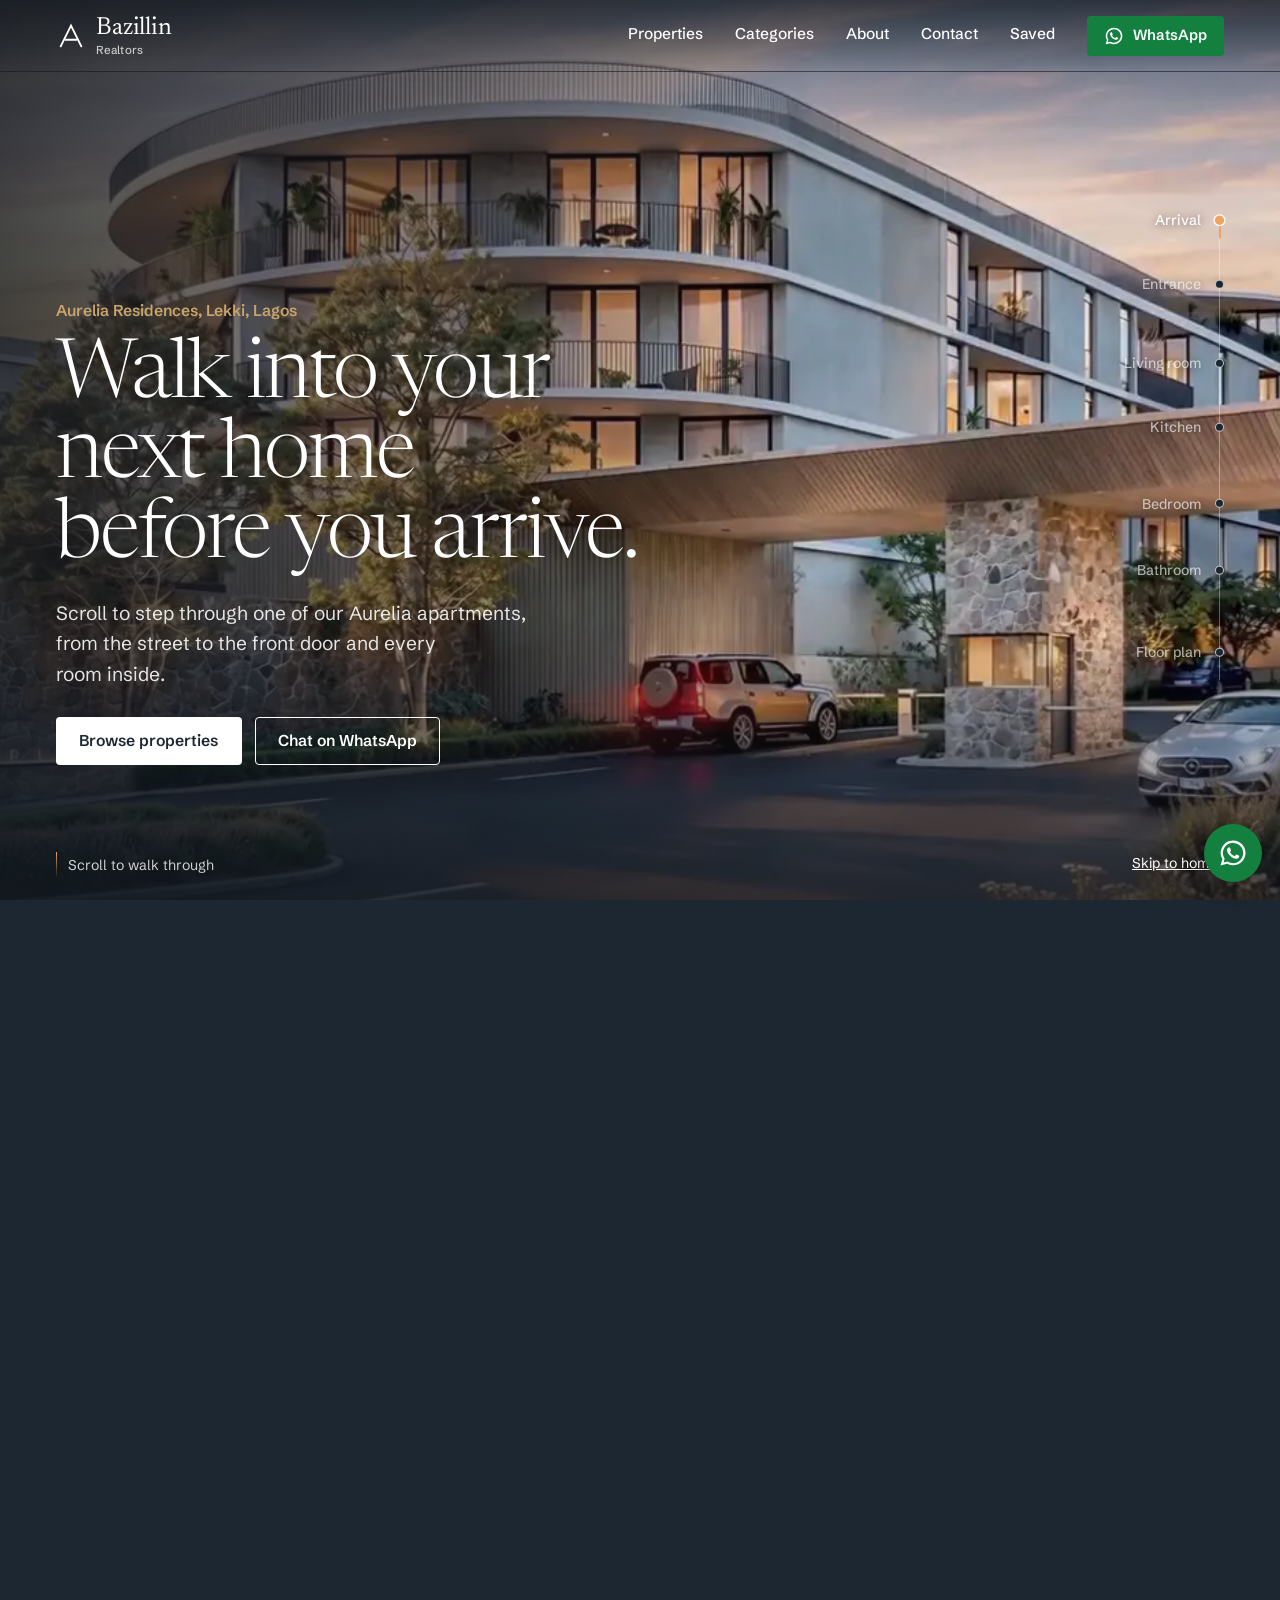
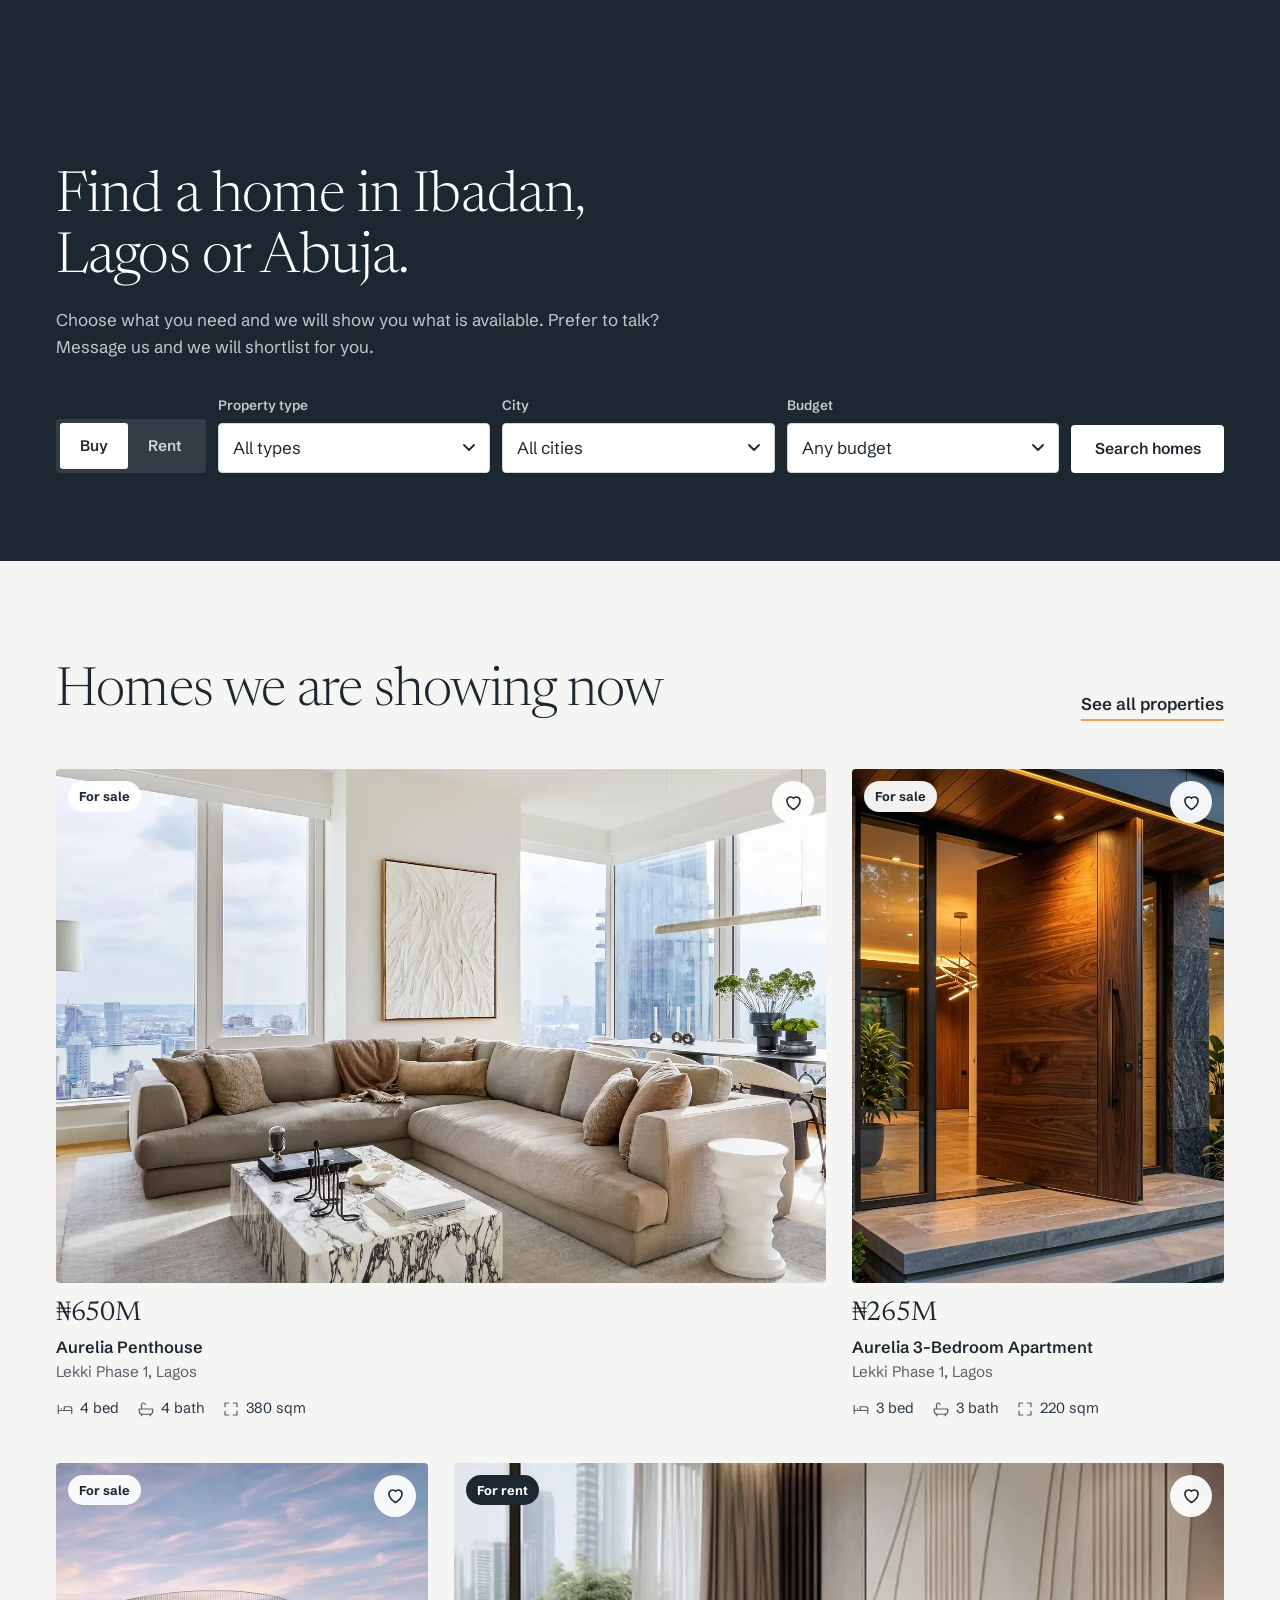
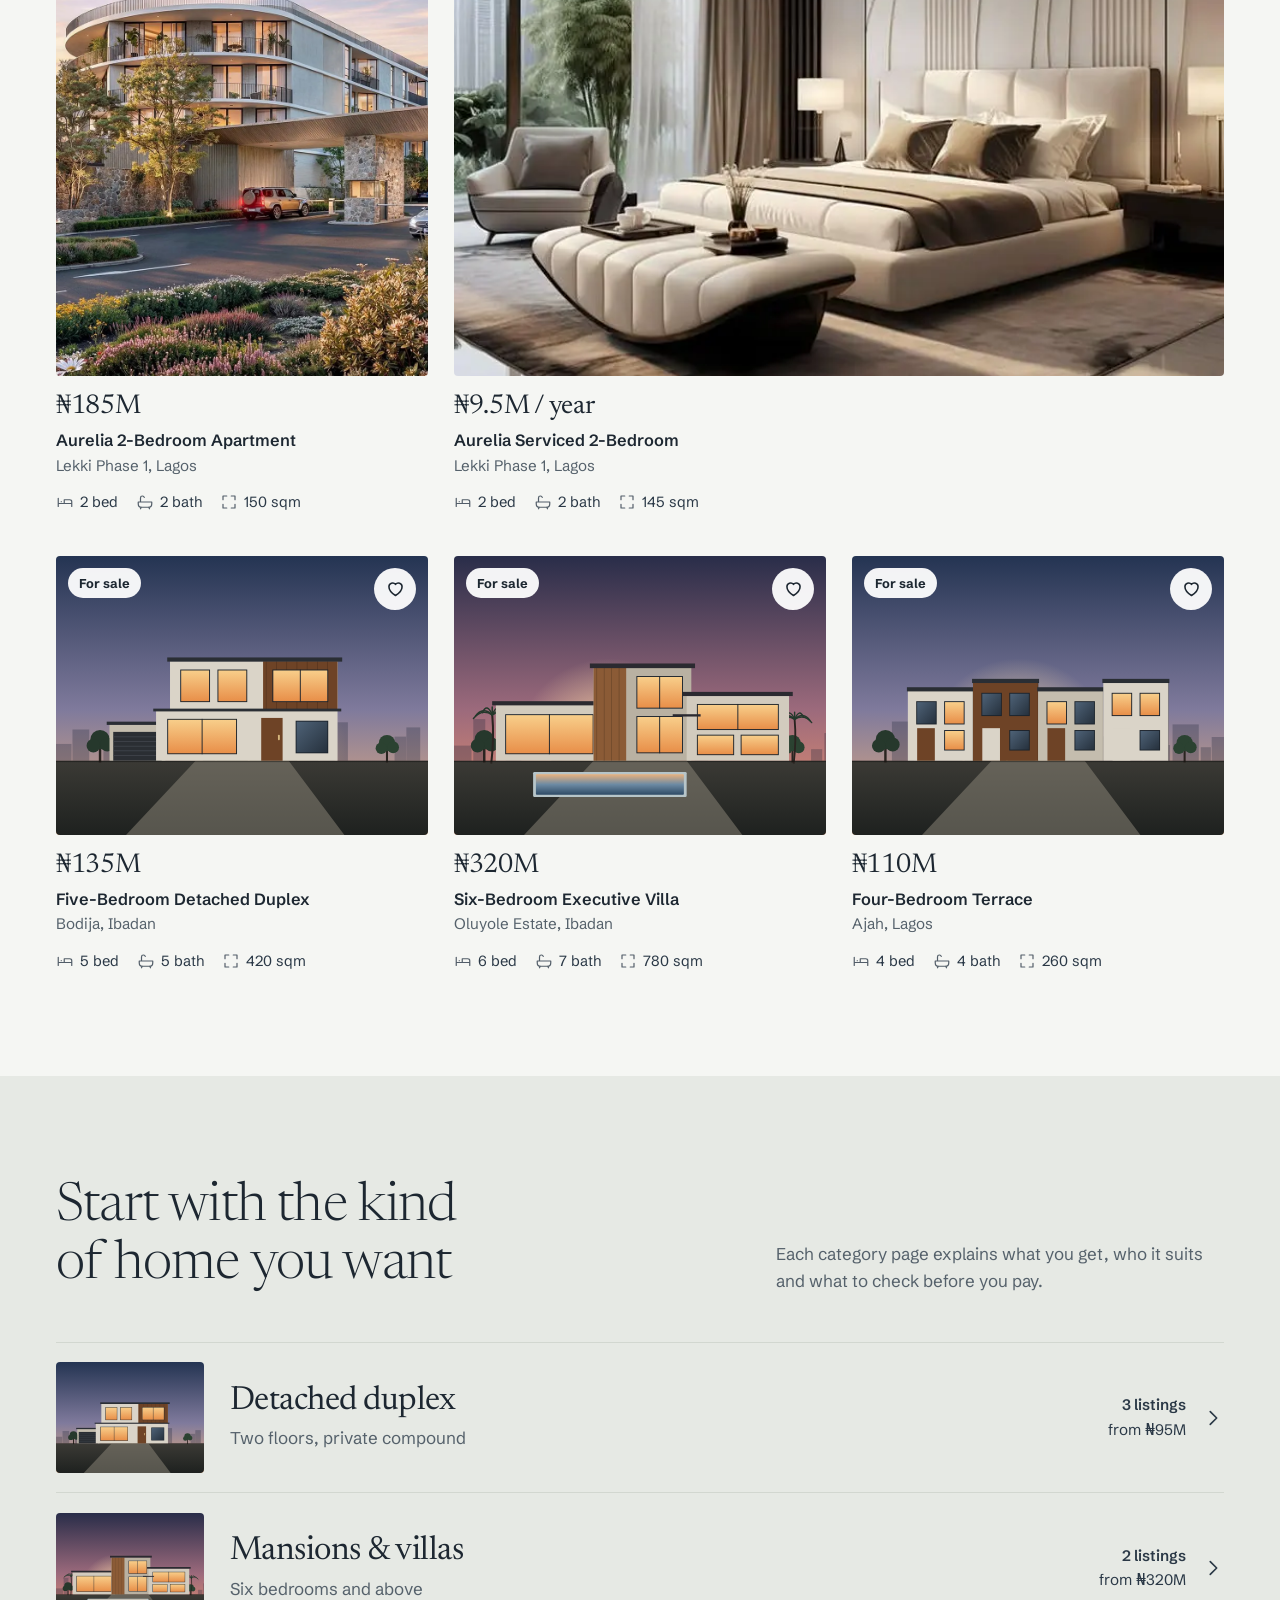
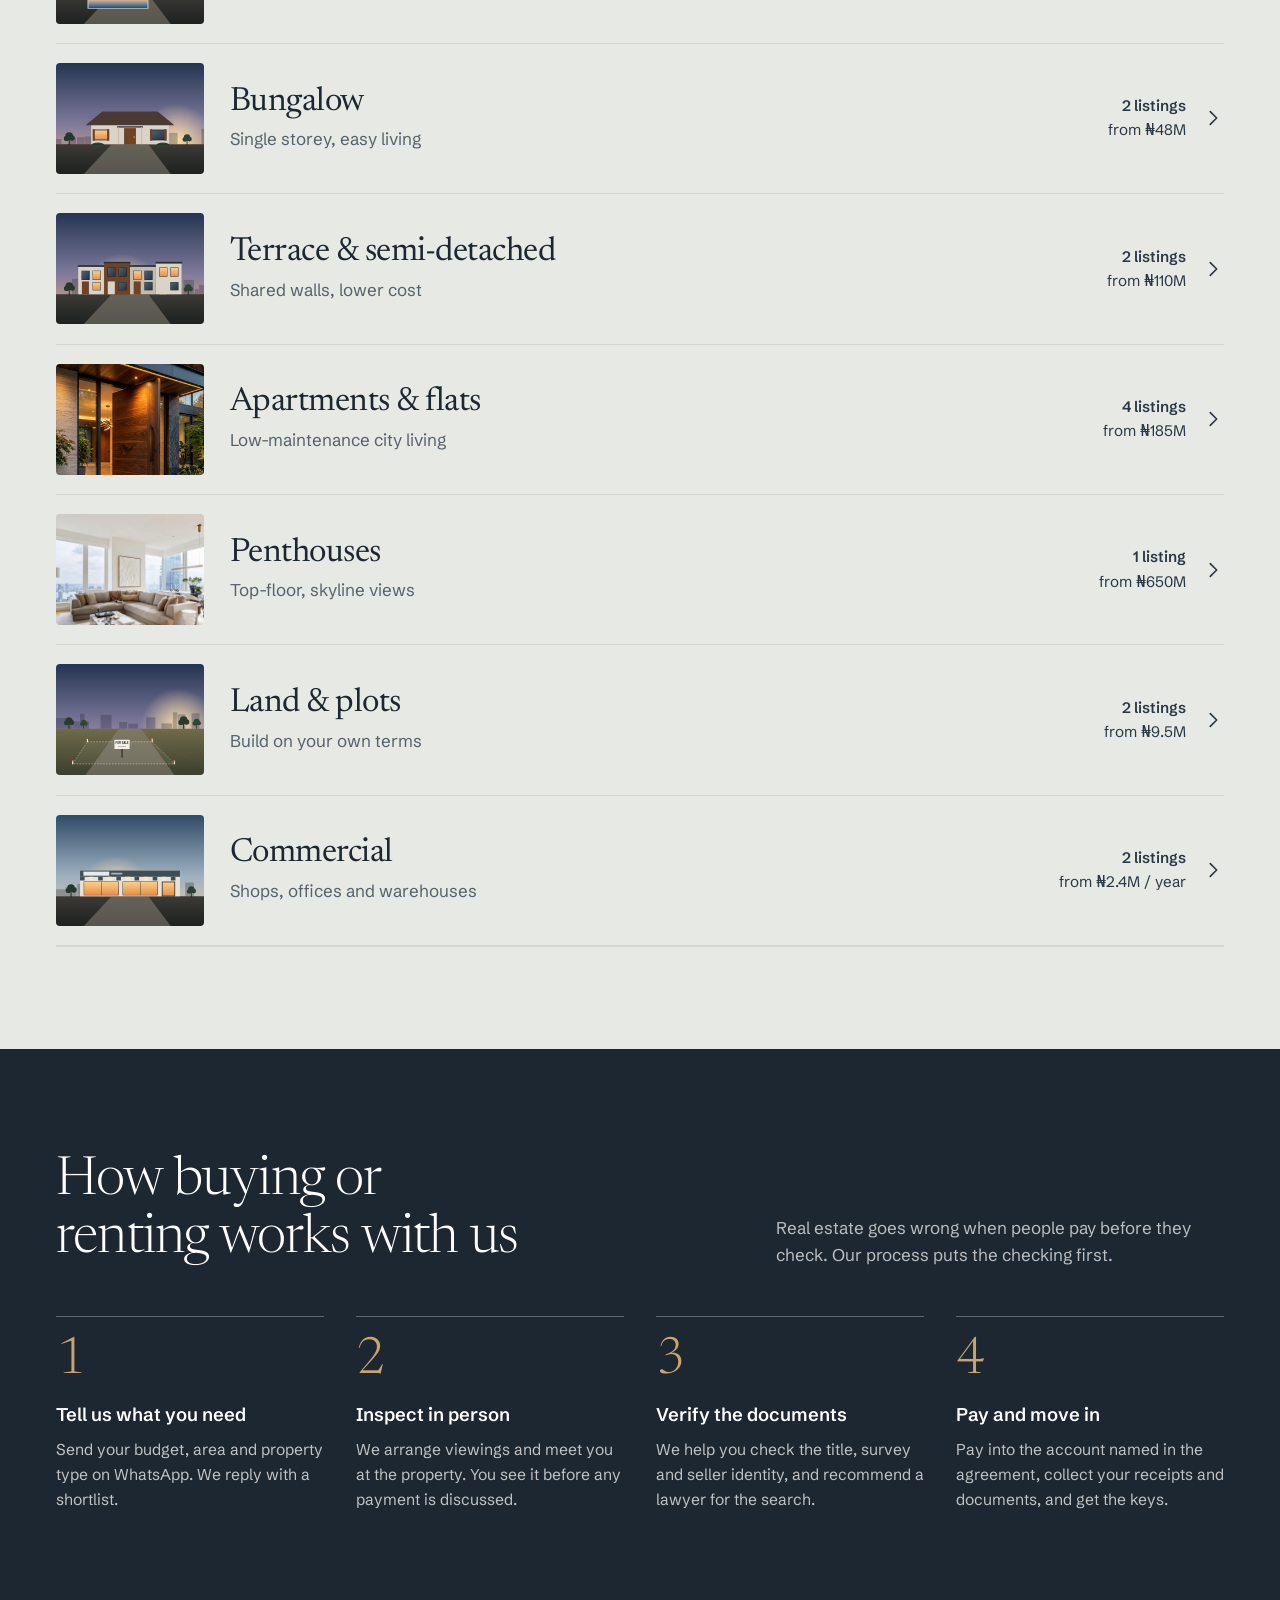
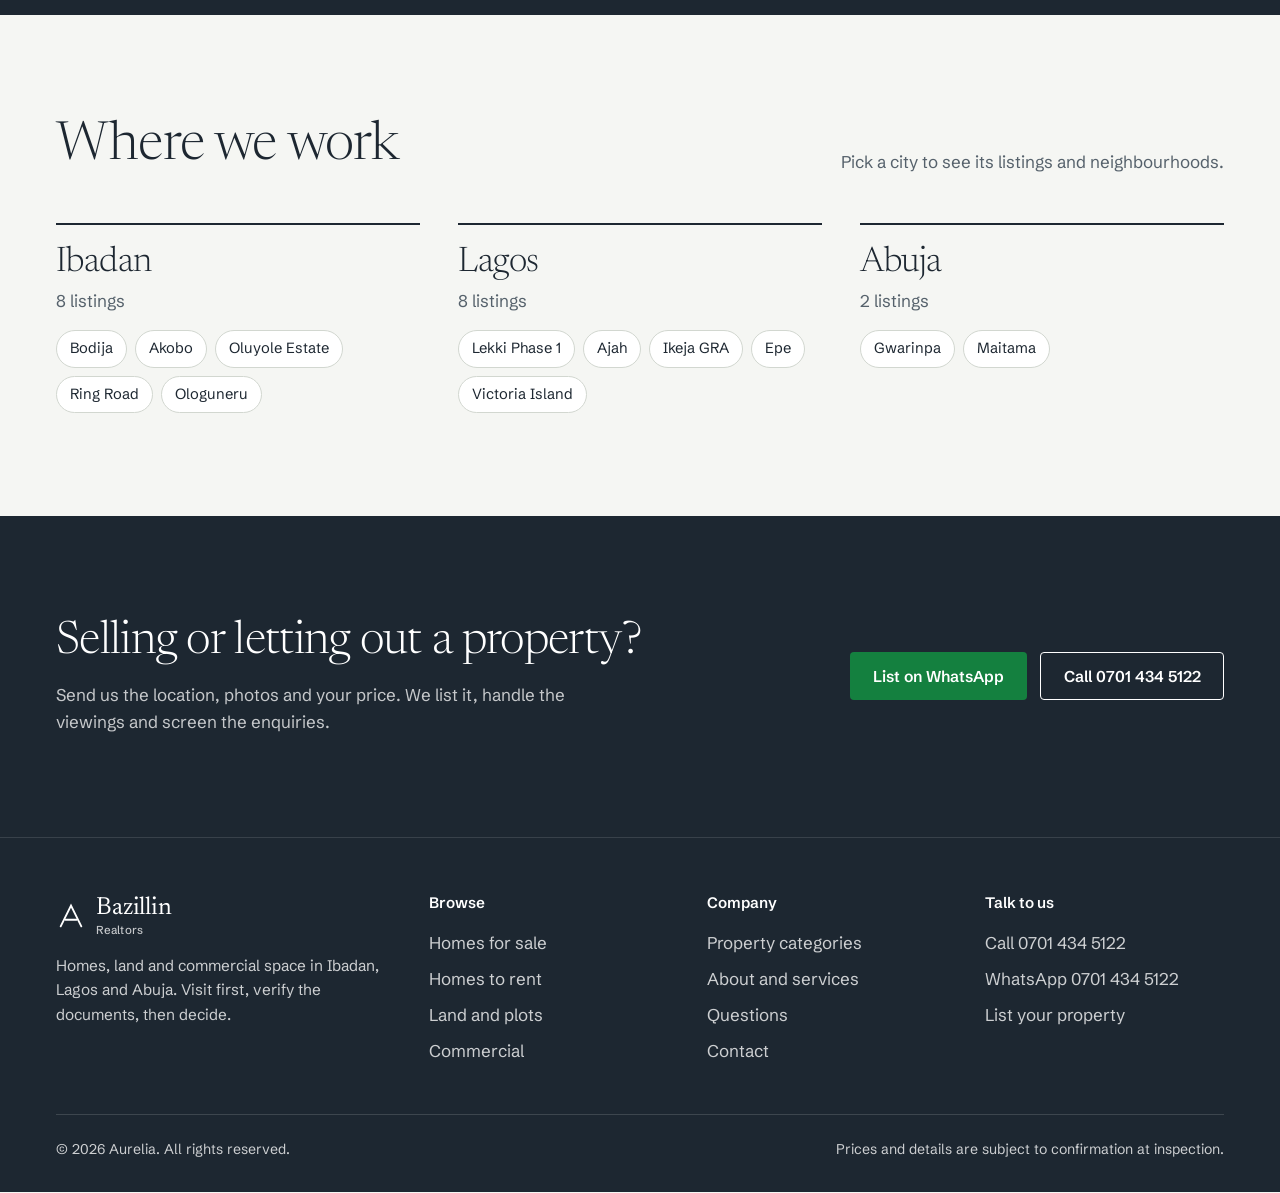
==== bazillin-realtors/index.html @ 6eb2f32e "add" ====
<!doctype html>
<html lang="en">
<head>
<meta charset="utf-8">
<meta name="viewport" content="width=device-width, initial-scale=1">
<title>Aurelia | Homes for sale and rent in Ibadan, Lagos and Abuja</title>
<meta name="description" content="Walk through a home before you arrive. Houses, apartments, land and commercial space for sale and rent in Ibadan, Lagos and Abuja.">
<meta name="theme-color" content="#1d2731">
<meta property="og:title" content="Aurelia | Homes for sale and rent in Ibadan, Lagos and Abuja"><meta property="og:description" content="Walk through a home before you arrive. Houses, apartments, land and commercial space for sale and rent in Ibadan, Lagos and Abuja."><meta property="og:type" content="website">
<link rel="icon" href="assets/favicon.svg" type="image/svg+xml">
<link rel="preconnect" href="https://fonts.googleapis.com"><link rel="preconnect" href="https://fonts.gstatic.com" crossorigin><link href="https://fonts.googleapis.com/css2?family=Newsreader:opsz,wght@6..72,300;6..72,400;6..72,500&family=Schibsted+Grotesk:wght@400;500;600;700&display=swap" rel="stylesheet">
<link rel="stylesheet" href="css/styles.css">
<script>document.documentElement.className+=' js'</script>
</head>
<body>
<a class="skip" href="#main">Skip to content</a>
<header class="site-header" data-over-hero>
  <div class="wrap head-in">
    <a class="logo" href="index.html" aria-label="Aurelia home"><svg viewBox="0 0 32 32" aria-hidden="true"><path d="M5 27 16 5l11 22"/><path d="M10 20h12"/></svg><span><b>Bazillin</b><small>Realtors</small></span></a>
    <button class="menu-btn" type="button" aria-expanded="false" aria-controls="site-nav" aria-label="Menu"><span></span></button>
    <nav class="nav" id="site-nav" aria-label="Main">
      <a href="properties.html">Properties</a>
      <a href="categories.html">Categories</a>
      <a href="about.html">About</a>
      <a href="contact.html">Contact</a>
      <a href="properties.html?saved=1">Saved<span class="count" data-saved-count hidden>0</span></a>
      <a class="btn btn--wa btn--sm" data-wa="Hello Aurelia, I would like to enquire about a property." href="#"><svg viewBox="0 0 24 24" aria-hidden="true"><path fill="currentColor" stroke="none" d="M12.04 2a9.9 9.9 0 0 0-8.5 14.9L2 22l5.27-1.38A9.93 9.93 0 1 0 12.04 2Zm0 18.1a8.1 8.1 0 0 1-4.13-1.13l-.3-.18-3.13.82.84-3.05-.2-.31a8.1 8.1 0 1 1 6.92 3.85Zm4.45-6.06c-.24-.12-1.44-.71-1.66-.79-.22-.08-.38-.12-.54.12-.16.24-.62.79-.76.95-.14.16-.28.18-.52.06a6.6 6.6 0 0 1-1.94-1.2 7.3 7.3 0 0 1-1.34-1.67c-.14-.24-.01-.37.1-.49.11-.11.24-.28.36-.42.12-.14.16-.24.24-.4.08-.16.04-.3-.02-.42-.06-.12-.54-1.3-.74-1.78-.19-.46-.39-.4-.54-.41h-.46c-.16 0-.42.06-.64.3-.22.24-.84.82-.84 2s.86 2.32.98 2.48c.12.16 1.69 2.58 4.1 3.62.57.25 1.02.4 1.37.5.58.18 1.1.16 1.51.1.46-.07 1.44-.59 1.64-1.16.2-.57.2-1.06.14-1.16-.06-.1-.22-.16-.46-.28Z"/></svg>WhatsApp</a>
    </nav>
  </div>
</header>
<main id="main">
<section class="walk" id="walk" aria-label="Scroll walkthrough of an Aurelia apartment">
  <div class="walk-stage">
    <img class="walk-poster" src="assets/img/hero-poster.webp" alt="Aurelia Residences at dusk" fetchpriority="high">
    <canvas class="walk-canvas" aria-hidden="true"></canvas>
    <div class="walk-shade"></div>
    <div class="walk-copy">
<div class="chap is-on" data-i="0"><span class="chap-room">Aurelia Residences, Lekki, Lagos</span><h1>Walk into your next home before you arrive.</h1><p>Scroll to step through one of our Aurelia apartments, from the street to the front door and every room inside.</p>
<div class="row"><a class="btn btn--light" href="properties.html">Browse properties</a><a class="btn btn--ghost" data-wa="Hello Aurelia, I would like to enquire about a property." href="#">Chat on WhatsApp</a></div></div>
<div class="chap" data-i="1"><span class="chap-room">Entrance</span><h2>A solid walnut door opens onto a lit hall.</h2><p>Private entrance lobby with a lift, secure parking and 24-hour power.</p></div>
<div class="chap" data-i="2"><span class="chap-room">Living room</span><h2>Glass from floor to ceiling, and the city beyond it.</h2><p>An open living and dining space that runs the full width of the apartment.</p></div>
<div class="chap" data-i="3"><span class="chap-room">Kitchen</span><h2>A stone island with seats for four.</h2><p>Built-in oven, hob and storage, with a view over the neighbourhood.</p></div>
<div class="chap" data-i="4"><span class="chap-room">Bedroom</span><h2>A quiet suite with tall curtains and warm light.</h2><p>Every bedroom is en-suite, with fitted wardrobes and room for a king bed.</p></div>
<div class="chap" data-i="5"><span class="chap-room">Bathroom</span><h2>Natural stone, a freestanding bath and a walk‑in shower.</h2><p>Finished in stone and brushed metal, with a window for daylight.</p></div>
<div class="chap" data-i="6"><span class="chap-room">The whole plan</span><h2>See how every room fits together.</h2><p>Aurelia has two, three and four-bedroom homes. Book a viewing and we will walk you through.</p>
<div class="row"><a class="btn btn--light" href="properties.html?q=Aurelia">See Aurelia homes</a><a class="btn btn--wa" data-wa="Hello Aurelia, I would like to book a viewing at Aurelia Residences." href="#">Book a viewing</a></div></div>
</div>
    <ol class="rail" aria-label="Walkthrough chapters"><span class="rail-line"></span><span class="rail-fill"></span><li data-name="Arrival" style="top:0.00%"><button type="button" aria-label="Go to Arrival">Arrival</button></li><li data-name="Entrance" style="top:13.89%"><button type="button" aria-label="Go to Entrance">Entrance</button></li><li data-name="Living room" style="top:31.11%"><button type="button" aria-label="Go to Living room">Living room</button></li><li data-name="Kitchen" style="top:45.00%"><button type="button" aria-label="Go to Kitchen">Kitchen</button></li><li data-name="Bedroom" style="top:61.67%"><button type="button" aria-label="Go to Bedroom">Bedroom</button></li><li data-name="Bathroom" style="top:76.11%"><button type="button" aria-label="Go to Bathroom">Bathroom</button></li><li data-name="Floor plan" style="top:93.89%"><button type="button" aria-label="Go to Floor plan">Floor plan</button></li></ol>
    <div class="walk-foot"><span class="cue">Scroll to walk through<span class="sr">. Now showing: </span><span data-room class="sr">Arrival</span></span><span><span data-load></span> <a href="#start">Skip to homes</a></span></div>
  </div>
</section>

<section class="finder-band" id="start">
  <div class="wrap">
    <h2>Find a home in Ibadan, Lagos or Abuja.</h2>
    <p class="lead">Choose what you need and we will show you what is available. Prefer to talk? Message us and we will shortlist for you.</p>
    <form class="finder" id="finder" action="properties.html" method="get">
      <div class="seg" role="radiogroup" aria-label="Buy or rent">
        <label><input type="radio" name="status" value="sale" checked><span>Buy</span></label>
        <label><input type="radio" name="status" value="rent"><span>Rent</span></label>
      </div>
      <label class="field"><span>Property type</span><select name="cat" id="f-cat"><option value="">All types</option></select></label>
      <label class="field"><span>City</span><select name="city" id="f-city"><option value="">All cities</option></select></label>
      <label class="field"><span>Budget</span><select name="max" id="f-max"></select></label>
      <button class="btn btn--light" type="submit">Search homes</button>
    </form>
  </div>
</section>

<section class="section">
  <div class="wrap">
    <div class="sec-head"><h2>Homes we are showing now</h2><a class="link" href="properties.html">See all properties</a></div>
    <div class="grid grid--feat" id="featured"></div>
  </div>
</section>

<section class="section section--stone">
  <div class="wrap">
    <div class="sec-head"><h2>Start with the kind of home you want</h2><p>Each category page explains what you get, who it suits and what to check before you pay.</p></div>
    <div class="cats" id="cats"></div>
  </div>
</section>

<section class="section section--dark">
  <div class="wrap">
    <div class="sec-head"><h2>How buying or renting works with us</h2><p>Real estate goes wrong when people pay before they check. Our process puts the checking first.</p></div>
    <div class="steps">
      <div class="step"><h3>Tell us what you need</h3><p>Send your budget, area and property type on WhatsApp. We reply with a shortlist.</p></div>
      <div class="step"><h3>Inspect in person</h3><p>We arrange viewings and meet you at the property. You see it before any payment is discussed.</p></div>
      <div class="step"><h3>Verify the documents</h3><p>We help you check the title, survey and seller identity, and recommend a lawyer for the search.</p></div>
      <div class="step"><h3>Pay and move in</h3><p>Pay into the account named in the agreement, collect your receipts and documents, and get the keys.</p></div>
    </div>
  </div>
</section>

<section class="section">
  <div class="wrap">
    <div class="sec-head"><h2>Where we work</h2><p>Pick a city to see its listings and neighbourhoods.</p></div>
    <div class="cities" id="cities"></div>
  </div>
</section>

<section class="section section--dark">
  <div class="wrap">
    <div class="cta">
      <div><h2>Selling or letting out a property?</h2><p>Send us the location, photos and your price. We list it, handle the viewings and screen the enquiries.</p></div>
      <div class="row"><a class="btn btn--wa" data-wa="Hello, I want to list my property with Aurelia." href="#">List on WhatsApp</a><a class="btn btn--ghost" href="tel:+2347014345122">Call 0701 434 5122</a></div>
    </div>
  </div>
</section>
</main>
<footer class="site-footer">
  <div class="wrap">
    <div class="foot">
      <div>
        <a class="logo" href="index.html"><svg viewBox="0 0 32 32" aria-hidden="true"><path d="M5 27 16 5l11 22"/><path d="M10 20h12"/></svg><span><b>Bazillin</b><small>Realtors</small></span></a>
        <p>Homes, land and commercial space in Ibadan, Lagos and Abuja. Visit first, verify the documents, then decide.</p>
      </div>
      <div><h4>Browse</h4><ul>
        <li><a href="properties.html?status=sale">Homes for sale</a></li>
        <li><a href="properties.html?status=rent">Homes to rent</a></li>
        <li><a href="properties.html?cat=land">Land and plots</a></li>
        <li><a href="properties.html?cat=commercial">Commercial</a></li></ul></div>
      <div><h4>Company</h4><ul>
        <li><a href="categories.html">Property categories</a></li>
        <li><a href="about.html">About and services</a></li>
        <li><a href="about.html#faq">Questions</a></li>
        <li><a href="contact.html">Contact</a></li></ul></div>
      <div><h4>Talk to us</h4><ul>
        <li><a href="tel:+2347014345122">Call 0701 434 5122</a></li>
        <li><a data-wa="Hello Aurelia, I would like to enquire about a property." href="#">WhatsApp 0701 434 5122</a></li>
        <li><a data-wa="Hello, I want to list my property with Aurelia." href="#">List your property</a></li></ul></div>
    </div>
    <div class="legal"><span>&copy; <span id="year">2026</span> Aurelia. All rights reserved.</span><span>Prices and details are subject to confirmation at inspection.</span></div>
  </div>
</footer>
<a class="wa-float" data-wa="Hello Aurelia, I would like to enquire about a property." href="#" aria-label="Chat with us on WhatsApp"><svg viewBox="0 0 24 24" aria-hidden="true"><path fill="currentColor" d="M12.04 2a9.9 9.9 0 0 0-8.5 14.9L2 22l5.27-1.38A9.93 9.93 0 1 0 12.04 2Zm0 18.1a8.1 8.1 0 0 1-4.13-1.13l-.3-.18-3.13.82.84-3.05-.2-.31a8.1 8.1 0 1 1 6.92 3.85Zm4.45-6.06c-.24-.12-1.44-.71-1.66-.79-.22-.08-.38-.12-.54.12-.16.24-.62.79-.76.95-.14.16-.28.18-.52.06a6.6 6.6 0 0 1-1.94-1.2 7.3 7.3 0 0 1-1.34-1.67c-.14-.24-.01-.37.1-.49.11-.11.24-.28.36-.42.12-.14.16-.24.24-.4.08-.16.04-.3-.02-.42-.06-.12-.54-1.3-.74-1.78-.19-.46-.39-.4-.54-.41h-.46c-.16 0-.42.06-.64.3-.22.24-.84.82-.84 2s.86 2.32.98 2.48c.12.16 1.69 2.58 4.1 3.62.57.25 1.02.4 1.37.5.58.18 1.1.16 1.51.1.46-.07 1.44-.59 1.64-1.16.2-.57.2-1.06.14-1.16-.06-.1-.22-.16-.46-.28Z"/></svg></a>
<div class="sr" id="live" aria-live="polite"></div>
<script src="js/data.js"></script><script src="js/art.js"></script><script src="js/main.js"></script><script src="js/hero.js"></script><script src="js/home.js"></script>
</body>
</html>
---- bazillin-realtors/css/styles.css ----
/* ==========================================================================
   Bazillin Realtors
   Palette is taken from the walkthrough itself: dusk slate, walnut door,
   pale stone, brass fittings, and the orange glow of lit windows.
   ========================================================================== */
:root {
  --paper: #f5f6f3;
  --stone: #e6e9e4;
  --line: #d2d7d0;
  --ink: #1d2731;
  --ink-2: #2a3846;
  --muted: #55616b;
  --walnut: #6e3f22;
  --walnut-d: #552f18;
  --brass: #c9a56b;
  --glow: #f0a35e;
  --wa: #14803f;
  --wa-d: #0f6a33;

  --serif: 'Newsreader', 'Iowan Old Style', Georgia, 'Times New Roman', serif;
  --sans: 'Schibsted Grotesk', system-ui, -apple-system, 'Segoe UI', Roboto, Helvetica, Arial, sans-serif;

  --gut: clamp(20px, 5vw, 56px);
  --max: 1240px;
  --head: 72px;
  --r: 4px;
}

*, *::before, *::after { box-sizing: border-box; }
html { scroll-behavior: auto; -webkit-text-size-adjust: 100%; }
body { margin: 0; background: var(--paper); color: var(--ink); font: 400 1.0625rem/1.6 var(--sans); -webkit-font-smoothing: antialiased; }
img, svg, canvas { display: block; max-width: 100%; }
a { color: inherit; }
button, input, select, textarea { font: inherit; color: inherit; }
button { cursor: pointer; }
h1, h2, h3, h4 { font-family: var(--serif); font-weight: 400; letter-spacing: -0.015em; line-height: 1.08; margin: 0; }
p { margin: 0; }
ul, ol { margin: 0; padding: 0; list-style: none; }
:focus-visible { outline: 3px solid var(--glow); outline-offset: 3px; border-radius: 2px; }
.sr { position: absolute; width: 1px; height: 1px; overflow: hidden; clip: rect(0 0 0 0); white-space: nowrap; }
.skip { position: absolute; left: 12px; top: -60px; z-index: 100; background: var(--ink); color: #fff; padding: 10px 16px; border-radius: var(--r); }
.skip:focus { top: 12px; }
.wrap { width: min(100% - 2 * var(--gut), var(--max)); margin-inline: auto; }
.art { width: 100%; height: 100%; }
[hidden] { display: none !important; }

/* ---------- buttons ---------- */
.btn { display: inline-flex; align-items: center; justify-content: center; gap: .55rem; min-height: 48px; padding: 0 1.4rem; border: 1px solid transparent; border-radius: var(--r); background: var(--walnut); color: #fff; font-weight: 600; font-size: .98rem; text-decoration: none; transition: background .2s, border-color .2s, color .2s; white-space: nowrap; }
.btn:hover { background: var(--walnut-d); }
.btn svg { width: 20px; height: 20px; fill: none; stroke: currentColor; stroke-width: 1.7; stroke-linecap: round; stroke-linejoin: round; flex: none; }
.btn--wa { background: var(--wa); }
.btn--wa:hover { background: var(--wa-d); }
.btn--ghost { background: transparent; color: inherit; border-color: currentColor; }
.btn--ghost:hover { background: rgba(127, 127, 127, .14); }
.btn--light { background: #fff; color: var(--ink); }
.btn--light:hover { background: var(--stone); }
.btn--sm { min-height: 40px; padding: 0 1rem; font-size: .92rem; }
.btn--block { width: 100%; }

/* ---------- header ---------- */
.site-header { position: fixed; inset: 0 0 auto; height: var(--head); z-index: 50; color: var(--ink); background: rgba(245, 246, 243, .94); backdrop-filter: blur(10px); -webkit-backdrop-filter: blur(10px); border-bottom: 1px solid var(--line); transition: background .25s, color .25s, border-color .25s; }
.site-header[data-over-hero]:not(.is-solid) { color: #fff; background: linear-gradient(rgba(18, 24, 31, .6), rgba(18, 24, 31, 0)); border-color: transparent; backdrop-filter: none; -webkit-backdrop-filter: none; }
.head-in { height: 100%; display: flex; align-items: center; justify-content: space-between; gap: 1.5rem; }
.logo { display: inline-flex; align-items: center; gap: .65rem; text-decoration: none; }
.logo svg { width: 30px; height: 30px; fill: none; stroke: currentColor; stroke-width: 2; stroke-linecap: round; }
.logo b { font: 400 1.55rem/1 var(--serif); letter-spacing: -.01em; }
.logo small { display: block; font: 500 .72rem/1 var(--sans); letter-spacing: .02em; opacity: .75; margin-top: 3px; }
.nav { display: flex; align-items: center; gap: 2rem; }
.nav a:not(.btn) { text-decoration: none; font-weight: 500; font-size: .97rem; padding: 6px 0; border-bottom: 2px solid transparent; }
.nav a:not(.btn):hover, .nav a[aria-current="page"] { border-color: var(--glow); }
.nav .count { display: inline-grid; place-items: center; min-width: 20px; height: 20px; padding: 0 6px; margin-left: 6px; border-radius: 999px; background: var(--walnut); color: #fff; font-size: .75rem; font-weight: 700; }
.menu-btn { display: none; width: 46px; height: 46px; border: 0; background: none; color: inherit; border-radius: var(--r); }
.menu-btn span, .menu-btn span::before, .menu-btn span::after { display: block; width: 24px; height: 2px; background: currentColor; position: relative; margin: auto; transition: transform .25s, background .25s; }
.menu-btn span::before, .menu-btn span::after { content: ''; position: absolute; left: 0; }
.menu-btn span::before { top: -7px; } .menu-btn span::after { top: 7px; }
.menu-open .menu-btn span { background: transparent; }
.menu-open .menu-btn span::before { transform: translateY(7px) rotate(45deg); }
.menu-open .menu-btn span::after { transform: translateY(-7px) rotate(-45deg); }

@media (max-width: 960px) {
  .menu-btn { display: block; }
  .nav { position: fixed; inset: var(--head) 0 0 0; flex-direction: column; align-items: stretch; justify-content: flex-start; gap: 0; padding: 1rem var(--gut) 2rem; background: var(--paper); color: var(--ink); overflow-y: auto; transform: translateY(-8px); opacity: 0; visibility: hidden; transition: opacity .2s, transform .2s, visibility .2s; }
  .menu-open .nav { opacity: 1; transform: none; visibility: visible; }
  .menu-open { overflow: hidden; }
  .nav a:not(.btn) { font: 400 1.9rem/1 var(--serif); padding: 1.1rem 0; border-bottom: 1px solid var(--line); }
  .nav .btn { margin-top: 1rem; min-height: 54px; }
}

/* ---------- floating whatsapp ---------- */
.wa-float { position: fixed; right: 18px; bottom: 18px; z-index: 40; width: 58px; height: 58px; display: grid; place-items: center; border-radius: 50%; background: var(--wa); color: #fff; box-shadow: 0 6px 20px rgba(0, 0, 0, .3); transition: transform .2s; }
.wa-float:hover { transform: scale(1.06); }
.wa-float svg { width: 30px; height: 30px; }

/* ---------- hero walkthrough ---------- */
.walk { position: relative; background: var(--ink); }
.js .walk { height: 720vh; height: 720svh; }
.walk-stage { position: sticky; top: 0; height: 100vh; height: 100svh; overflow: hidden; background: var(--ink); color: #fff; }
.walk-canvas, .walk-poster { position: absolute; inset: 0; width: 100%; height: 100%; object-fit: cover; }
.walk-canvas { opacity: 0; transition: opacity .5s; }
.walk-canvas.is-ready { opacity: 1; }
.walk-poster { transition: opacity .5s; }
.walk-poster.is-off { opacity: 0; }
.walk-shade { position: absolute; inset: 0; pointer-events: none; background:
  linear-gradient(90deg, rgba(18, 24, 31, .78) 0%, rgba(18, 24, 31, .42) 36%, rgba(18, 24, 31, 0) 64%),
  linear-gradient(0deg, rgba(18, 24, 31, .7) 0%, rgba(18, 24, 31, 0) 30%),
  linear-gradient(180deg, rgba(18, 24, 31, .5) 0%, rgba(18, 24, 31, 0) 22%); }
.walk-copy { position: absolute; left: var(--gut); right: var(--gut); bottom: clamp(88px, 15vh, 160px); max-width: var(--max); margin-inline: auto; height: 0; }
.chap { position: absolute; left: 0; bottom: 0; width: min(100%, 40rem); opacity: 0; transform: translateY(18px); transition: opacity .55s ease, transform .55s ease; pointer-events: none; }
.chap.is-on { opacity: 1; transform: none; pointer-events: auto; }
.chap-room { display: block; font-weight: 600; font-size: .98rem; color: var(--brass); margin-bottom: .9rem; }
.chap h1, .chap h2 { font-size: clamp(2.5rem, 6.4vw, 5.4rem); line-height: .98; letter-spacing: -.025em; font-weight: 300; text-wrap: balance; }
.chap p { margin-top: 1.2rem; max-width: 30rem; font-size: clamp(1.02rem, 1.5vw, 1.2rem); color: rgba(255, 255, 255, .88); text-wrap: pretty; }
.chap .row { display: flex; flex-wrap: wrap; gap: .8rem; margin-top: 1.7rem; }
.rail { position: absolute; right: var(--gut); top: 50%; height: min(54vh, 460px); transform: translateY(-50%); width: 190px; }
.rail-line { position: absolute; right: 4px; top: 0; bottom: 0; width: 1px; background: rgba(255, 255, 255, .35); }
.rail-fill { position: absolute; right: 4px; top: 0; bottom: 0; width: 2px; margin-right: -.5px; background: var(--glow); transform-origin: top; transform: scaleY(0); }
.rail li { position: absolute; right: 0; transform: translateY(-50%); }
.rail button { display: flex; align-items: center; gap: .9rem; border: 0; background: none; color: rgba(255, 255, 255, .62); font-size: .88rem; font-weight: 500; padding: 6px 0; text-shadow: 0 1px 8px rgba(0, 0, 0, .5); }
.rail button::after { content: ''; width: 9px; height: 9px; border-radius: 50%; background: var(--ink); border: 1.5px solid rgba(255, 255, 255, .7); transition: background .25s, border-color .25s, transform .25s; }
.rail li.is-past button::after { background: var(--glow); border-color: var(--glow); }
.rail li.is-on button { color: #fff; }
.rail li.is-on button::after { background: var(--glow); border-color: #fff; transform: scale(1.35); }
.rail button:hover { color: #fff; }
.walk-foot { position: absolute; left: var(--gut); right: var(--gut); bottom: 22px; display: flex; justify-content: space-between; gap: 1rem; font-size: .88rem; color: rgba(255, 255, 255, .8); max-width: var(--max); margin-inline: auto; }
.walk-foot a { color: #fff; }
.cue { display: inline-flex; align-items: center; gap: .7rem; }
.cue::before { content: ''; width: 1px; height: 26px; background: linear-gradient(var(--glow), transparent); animation: cue 1.8s ease-in-out infinite; }
@keyframes cue { 0% { transform: scaleY(0); transform-origin: top; } 50% { transform: scaleY(1); transform-origin: top; } 51% { transform-origin: bottom; } 100% { transform: scaleY(0); transform-origin: bottom; } }
.noscript-note { padding: 2rem var(--gut); }

@media (max-width: 800px) {
  .rail { width: 24px; height: 40vh; right: 14px; }
  .rail button { font-size: 0; gap: 0; padding: 10px; margin-right: -10px; }
  .walk-shade { background: linear-gradient(0deg, rgba(18, 24, 31, .88) 0%, rgba(18, 24, 31, .5) 44%, rgba(18, 24, 31, 0) 72%), linear-gradient(180deg, rgba(18, 24, 31, .55) 0%, rgba(18, 24, 31, 0) 20%); }
  .walk-copy { right: 58px; bottom: 92px; }
  .chap h1, .chap h2 { font-size: clamp(2.3rem, 11vw, 3.3rem); }
}

/* ---------- finder (search) ---------- */
.finder-band { background: var(--ink); color: #fff; padding: clamp(3rem, 7vw, 5.5rem) 0; }
.finder-band h2 { font-size: clamp(2rem, 4.4vw, 3.6rem); font-weight: 300; max-width: 22ch; text-wrap: balance; }
.finder-band .lead { margin-top: 1rem; color: rgba(255, 255, 255, .75); max-width: 40rem; }
.finder { margin-top: 2.2rem; display: grid; grid-template-columns: auto repeat(3, minmax(0, 1fr)) auto; gap: 12px; align-items: end; }
.seg { display: inline-flex; padding: 4px; border-radius: var(--r); background: rgba(255, 255, 255, .1); }
.seg label { cursor: pointer; }
.seg input { position: absolute; opacity: 0; pointer-events: none; }
.seg span { display: block; padding: 11px 20px; border-radius: 3px; font-weight: 600; font-size: .95rem; color: rgba(255, 255, 255, .8); }
.seg input:checked + span { background: #fff; color: var(--ink); }
.seg input:focus-visible + span { outline: 3px solid var(--glow); outline-offset: 2px; }
.field { display: grid; gap: 6px; }
.field > span { font-size: .85rem; font-weight: 600; }
.finder .field > span { color: rgba(255, 255, 255, .75); }
.input, .field select, .field input, .field textarea { width: 100%; min-height: 50px; padding: 0 14px; border: 1px solid var(--line); border-radius: var(--r); background: #fff; color: var(--ink); }
.field textarea { padding: 12px 14px; min-height: 130px; resize: vertical; }
.field select { appearance: none; background-image: url("data:image/svg+xml,%3Csvg xmlns='http://www.w3.org/2000/svg' width='12' height='8' fill='none' stroke='%231d2731' stroke-width='1.8' stroke-linecap='round' stroke-linejoin='round'%3E%3Cpath d='m1 1 5 5 5-5'/%3E%3C/svg%3E"); background-repeat: no-repeat; background-position: right 14px center; padding-right: 36px; }
.field .err { color: #a3281f; font-size: .85rem; min-height: 0; }
.field input[aria-invalid="true"], .field textarea[aria-invalid="true"] { border-color: #a3281f; }
@media (max-width: 960px) { .finder { grid-template-columns: 1fr 1fr; } .finder .seg, .finder .btn { grid-column: 1 / -1; } .seg { display: flex; } .seg label { flex: 1; } .seg span { text-align: center; } }
@media (max-width: 520px) { .finder { grid-template-columns: 1fr; } }

/* ---------- sections ---------- */
.section { padding: clamp(3.5rem, 8vw, 6.5rem) 0; }
.section--stone { background: var(--stone); }
.section--dark { background: var(--ink); color: #fff; }
.sec-head { display: flex; justify-content: space-between; align-items: end; gap: 2rem; margin-bottom: clamp(1.8rem, 4vw, 3rem); flex-wrap: wrap; }
.sec-head h2 { font-size: clamp(2rem, 4.2vw, 3.4rem); font-weight: 300; max-width: 20ch; text-wrap: balance; }
.sec-head p { color: var(--muted); max-width: 28rem; }
.section--dark .sec-head p { color: rgba(255, 255, 255, .7); }
.link { display: inline-flex; align-items: center; gap: .4rem; font-weight: 600; text-decoration: none; border-bottom: 2px solid var(--glow); padding-bottom: 2px; }
.link:hover { border-color: currentColor; }

/* ---------- cards ---------- */
.card { position: relative; display: flex; flex-direction: column; }
.card-media { position: relative; display: block; overflow: hidden; aspect-ratio: 4 / 3; border-radius: var(--r); background: var(--stone); }
.card-media img, .card-media .art { width: 100%; height: 100%; object-fit: cover; }
.card--large .card-media { aspect-ratio: 3 / 2; }
.card--fill .card-media { aspect-ratio: auto; flex: 1; min-height: 260px; }
.badge { position: absolute; left: 12px; top: 12px; padding: 5px 11px; border-radius: 999px; background: rgba(255, 255, 255, .94); color: var(--ink); font-size: .8rem; font-weight: 700; }
.badge--rent { background: var(--ink); color: #fff; }
.save { position: absolute; right: 12px; top: 12px; z-index: 2; width: 42px; height: 42px; display: grid; place-items: center; border: 0; border-radius: 50%; background: rgba(255, 255, 255, .94); }
.save svg { width: 21px; height: 21px; fill: none; stroke: var(--ink); stroke-width: 1.8; stroke-linejoin: round; transition: fill .2s, stroke .2s; }
.save.is-on svg { fill: #c0392b; stroke: #c0392b; }
.card-body { padding-top: 1rem; }
.card-price { font: 400 1.7rem/1.1 var(--serif); letter-spacing: -.01em; }
.card-title { font: 600 1.02rem/1.35 var(--sans); letter-spacing: 0; margin-top: .45rem; }
.card-title a { text-decoration: none; }
.card-title a::after { content: ''; position: absolute; inset: 0; z-index: 1; }
.card-title a:hover { text-decoration: underline; text-underline-offset: 3px; }
.save { z-index: 3; }
.card-loc { color: var(--muted); font-size: .95rem; margin-top: .15rem; }
.facts { display: flex; flex-wrap: wrap; gap: .4rem 1.1rem; margin-top: .8rem; font-size: .92rem; color: var(--ink-2); }
.facts li { display: inline-flex; align-items: center; gap: .4rem; }
.facts svg { width: 18px; height: 18px; fill: none; stroke: currentColor; stroke-width: 1.6; stroke-linecap: round; stroke-linejoin: round; opacity: .8; }
.grid { display: grid; grid-template-columns: repeat(3, minmax(0, 1fr)); gap: 2.6rem 1.6rem; }
.grid--feat { grid-template-columns: repeat(3, minmax(0, 1fr)); }
.grid--feat .card:nth-child(1), .grid--feat .card:nth-child(4) { grid-column: span 2; }
@media (max-width: 1000px) { .grid, .grid--feat { grid-template-columns: repeat(2, minmax(0, 1fr)); } .grid--feat .card:nth-child(n) { grid-column: auto; } .grid--feat .card:nth-child(1) { grid-column: 1 / -1; } .card--fill .card-media { aspect-ratio: 4 / 3; flex: none; min-height: 0; } }
@media (max-width: 620px) { .grid, .grid--feat { grid-template-columns: 1fr; } }

/* ---------- category index ---------- */
.cats { border-bottom: 1px solid var(--line); }
.cat-row { display: grid; grid-template-columns: 148px minmax(0, 1fr) auto; gap: 1.6rem; align-items: center; padding: 1.2rem 0; border-top: 1px solid var(--line); text-decoration: none; }
.cat-thumb { aspect-ratio: 4 / 3; border-radius: var(--r); overflow: hidden; background: var(--stone); }
.cat-row h3 { font-size: clamp(1.5rem, 2.6vw, 2.1rem); font-weight: 400; }
.cat-row p { color: var(--muted); margin-top: .3rem; }
.cat-meta { text-align: right; font-size: .95rem; color: var(--ink-2); display: flex; align-items: center; gap: 1rem; }
.cat-meta b { display: block; font-weight: 600; }
.cat-meta svg { width: 22px; height: 22px; fill: none; stroke: currentColor; stroke-width: 1.8; stroke-linecap: round; stroke-linejoin: round; transition: transform .2s; }
.cat-row:hover h3 { text-decoration: underline; text-decoration-thickness: 1px; text-underline-offset: 6px; }
.cat-row:hover .cat-meta svg { transform: translateX(5px); }
@media (max-width: 720px) { .cat-row { grid-template-columns: 96px minmax(0, 1fr); gap: 1rem; } .cat-meta { grid-column: 1 / -1; justify-content: space-between; text-align: left; } .cat-meta svg { display: none; } }

/* ---------- steps ---------- */
.steps { display: grid; grid-template-columns: repeat(4, minmax(0, 1fr)); gap: 2rem; counter-reset: s; }
.step { border-top: 1px solid rgba(255, 255, 255, .3); padding-top: 1.2rem; counter-increment: s; }
.step::before { content: counter(s); display: block; font: 300 3.2rem/1 var(--serif); color: var(--brass); margin-bottom: 1rem; }
.step h3 { font: 600 1.15rem/1.3 var(--sans); letter-spacing: 0; }
.step p { margin-top: .6rem; color: rgba(255, 255, 255, .72); font-size: .98rem; }
@media (max-width: 960px) { .steps { grid-template-columns: repeat(2, minmax(0, 1fr)); } }
@media (max-width: 560px) { .steps { grid-template-columns: 1fr; } }

/* ---------- cities ---------- */
.cities { display: grid; grid-template-columns: repeat(3, minmax(0, 1fr)); gap: 2.4rem; }
.city { border-top: 2px solid var(--ink); padding-top: 1.2rem; }
.city h3 { font-size: 2.2rem; font-weight: 300; }
.city .n { color: var(--muted); margin-top: .3rem; }
.city ul { margin-top: 1rem; display: flex; flex-wrap: wrap; gap: .5rem; }
.city li a { display: inline-block; padding: 6px 13px; border: 1px solid var(--line); border-radius: 999px; font-size: .92rem; text-decoration: none; background: #fff; }
.city li a:hover { border-color: var(--ink); }
@media (max-width: 800px) { .cities { grid-template-columns: 1fr; } }

/* ---------- cta band ---------- */
.cta { display: grid; grid-template-columns: minmax(0, 1.3fr) auto; gap: 2rem; align-items: center; }
.cta h2 { font-size: clamp(1.9rem, 3.6vw, 3rem); font-weight: 300; max-width: 24ch; text-wrap: balance; }
.cta p { margin-top: .8rem; color: rgba(255, 255, 255, .75); max-width: 36rem; }
.cta .row { display: flex; flex-wrap: wrap; gap: .8rem; }
@media (max-width: 800px) { .cta { grid-template-columns: 1fr; } }

/* ---------- footer ---------- */
.site-footer { background: var(--ink); color: rgba(255, 255, 255, .78); padding: 3.5rem 0 2rem; border-top: 1px solid rgba(255, 255, 255, .12); }
.foot { display: grid; grid-template-columns: 1.4fr repeat(3, 1fr); gap: 2.4rem; }
.foot .logo { color: #fff; }
.foot h4 { font: 600 .95rem/1.2 var(--sans); letter-spacing: 0; color: #fff; margin-bottom: 1rem; }
.foot li { margin-bottom: .55rem; }
.foot a { text-decoration: none; }
.foot a:hover { color: #fff; text-decoration: underline; text-underline-offset: 3px; }
.foot p { margin-top: 1rem; max-width: 22rem; font-size: .96rem; }
.legal { margin-top: 2.6rem; padding-top: 1.4rem; border-top: 1px solid rgba(255, 255, 255, .14); font-size: .88rem; display: flex; justify-content: space-between; gap: 1rem; flex-wrap: wrap; }
@media (max-width: 860px) { .foot { grid-template-columns: 1fr 1fr; } .foot > :first-child { grid-column: 1 / -1; } }

/* ---------- inner pages ---------- */
.inner { padding-top: var(--head); }
.page-head { padding: clamp(2.6rem, 6vw, 4.6rem) 0 clamp(1.8rem, 4vw, 2.8rem); }
.page-head h1 { font-size: clamp(2.4rem, 5.6vw, 4.6rem); font-weight: 300; max-width: 18ch; text-wrap: balance; }
.page-head p { margin-top: 1rem; color: var(--muted); max-width: 38rem; }
.crumbs { font-size: .9rem; color: var(--muted); margin-bottom: 1.2rem; }
.crumbs a { text-decoration: none; }
.crumbs a:hover { text-decoration: underline; }
.crumbs span { margin: 0 .45rem; }

/* filters */
.filters { position: sticky; top: var(--head); z-index: 20; background: var(--paper); border-block: 1px solid var(--line); }
.f-in { padding: 14px 0; display: grid; grid-template-columns: auto repeat(4, minmax(0, 1fr)) minmax(0, 1.3fr); gap: 10px; align-items: end; }
.f-in .field > span { font-size: .78rem; color: var(--muted); }
.f-in .seg { background: var(--stone); }
.f-in .seg span { color: var(--ink-2); padding: 11px 16px; }
.f-in .seg input:checked + span { background: var(--ink); color: #fff; }
.f-toggle { display: none; }
.results-bar { display: flex; justify-content: space-between; align-items: center; gap: 1rem; padding: 1.4rem 0 1.6rem; flex-wrap: wrap; }
.results-bar b { font-weight: 600; }
.chips { display: flex; flex-wrap: wrap; gap: .5rem; }
.chip { display: inline-flex; align-items: center; gap: .5rem; padding: 6px 12px; border: 1px solid var(--line); border-radius: 999px; background: #fff; font-size: .9rem; }
.chip button { border: 0; background: none; padding: 0; line-height: 1; font-size: 1.1rem; color: var(--muted); }
.empty { padding: 4rem 0; max-width: 34rem; }
.empty h2 { font-size: 2rem; font-weight: 300; }
.empty p { margin: .8rem 0 1.4rem; color: var(--muted); }
@media (max-width: 1100px) { .f-in { grid-template-columns: repeat(3, minmax(0, 1fr)); } .f-in .seg { grid-column: 1 / -1; } .f-in .seg label { flex: 1; } .f-in .seg { display: flex; } .f-in .seg span { text-align: center; } }
@media (max-width: 720px) {
  .f-toggle { display: inline-flex; margin: 12px 0; width: 100%; }
  .f-in { display: none; grid-template-columns: 1fr 1fr; padding-top: 0; }
  .filters.is-open .f-in { display: grid; }
  .f-in .field:last-child { grid-column: 1 / -1; }
  .filters { position: static; }
}

/* cat details */
.cat-block { display: grid; grid-template-columns: minmax(0, 5fr) minmax(0, 6fr); gap: clamp(1.6rem, 4vw, 4rem); padding: clamp(2.4rem, 5vw, 4rem) 0; border-top: 1px solid var(--line); scroll-margin-top: calc(var(--head) + 8px); }
.cat-block:nth-of-type(even) .cat-art { order: 2; }
.cat-art { aspect-ratio: 4 / 3; border-radius: var(--r); overflow: hidden; align-self: start; background: var(--stone); position: sticky; top: calc(var(--head) + 20px); }
.cat-info h2 { font-size: clamp(2rem, 4vw, 3.2rem); font-weight: 300; }
.cat-info .short { color: var(--muted); margin-top: .5rem; }
.cat-info > p { margin-top: 1.2rem; max-width: 36rem; }
.cat-stats { display: flex; flex-wrap: wrap; gap: 1.2rem 2.4rem; margin: 1.6rem 0; padding: 1.1rem 0; border-block: 1px solid var(--line); }
.cat-stats div b { display: block; font: 400 1.5rem/1.1 var(--serif); }
.cat-stats div span { font-size: .88rem; color: var(--muted); }
.two { display: grid; grid-template-columns: 1fr 1fr; gap: 1.8rem; }
.two h3 { font: 600 1rem/1.3 var(--sans); letter-spacing: 0; margin-bottom: .6rem; }
.dots li { position: relative; padding-left: 1.2rem; margin-bottom: .45rem; font-size: .98rem; }
.dots li::before { content: ''; position: absolute; left: 0; top: .62em; width: 6px; height: 6px; border-radius: 50%; background: var(--glow); }
.cat-info .row { display: flex; flex-wrap: wrap; gap: .8rem; margin-top: 1.8rem; }
@media (max-width: 860px) { .cat-block { grid-template-columns: 1fr; } .cat-block:nth-of-type(even) .cat-art { order: 0; } .cat-art { position: static; } .two { grid-template-columns: 1fr; } }

/* property detail */
.pd-top { display: flex; justify-content: space-between; align-items: end; gap: 2rem; flex-wrap: wrap; padding: 1.4rem 0 1.6rem; }
.pd-top h1 { font-size: clamp(2rem, 4.4vw, 3.5rem); font-weight: 300; max-width: 22ch; text-wrap: balance; }
.pd-loc { display: flex; align-items: center; gap: .4rem; color: var(--muted); margin-top: .6rem; }
.pd-loc svg { width: 18px; height: 18px; fill: none; stroke: currentColor; stroke-width: 1.7; }
.pd-price { text-align: right; }
.pd-price b { display: block; font: 300 clamp(2rem, 4vw, 3rem)/1 var(--serif); }
.pd-price span { color: var(--muted); font-size: .92rem; }
.gallery { display: grid; gap: 10px; }
.g-main { position: relative; aspect-ratio: 16 / 9; border-radius: var(--r); overflow: hidden; background: var(--stone); }
.g-main img, .g-main .art { width: 100%; height: 100%; object-fit: cover; }
.g-nav { position: absolute; top: 50%; transform: translateY(-50%); width: 48px; height: 48px; border: 0; border-radius: 50%; background: rgba(255, 255, 255, .94); display: grid; place-items: center; }
.g-nav svg { width: 22px; height: 22px; fill: none; stroke: var(--ink); stroke-width: 2; stroke-linecap: round; stroke-linejoin: round; }
.g-nav.prev { left: 14px; } .g-nav.prev svg { transform: scaleX(-1); } .g-nav.next { right: 14px; }
.g-count { position: absolute; right: 14px; bottom: 14px; padding: 5px 12px; border-radius: 999px; background: rgba(18, 24, 31, .78); color: #fff; font-size: .85rem; }
.g-thumbs { display: grid; grid-auto-flow: column; grid-auto-columns: minmax(96px, 1fr); gap: 10px; overflow-x: auto; padding-bottom: 4px; }
.g-thumbs button { aspect-ratio: 4 / 3; border: 2px solid transparent; border-radius: var(--r); padding: 0; overflow: hidden; background: var(--stone); opacity: .65; }
.g-thumbs button img { width: 100%; height: 100%; object-fit: cover; }
.g-thumbs button[aria-current="true"] { border-color: var(--ink); opacity: 1; }
.pd-body { display: grid; grid-template-columns: minmax(0, 1fr) 380px; gap: clamp(2rem, 5vw, 4.5rem); padding: 2.6rem 0 4rem; align-items: start; }
.key { display: grid; grid-template-columns: repeat(auto-fit, minmax(120px, 1fr)); border-block: 1px solid var(--line); }
.key div { padding: 1.1rem 1rem 1.1rem 0; }
.key b { display: block; font: 400 1.7rem/1.1 var(--serif); }
.key span { color: var(--muted); font-size: .9rem; }
.blk { margin-top: 2.6rem; }
.blk h2 { font-size: 1.9rem; font-weight: 300; margin-bottom: 1rem; }
.blk p + p { margin-top: 1rem; }
.blk .prose p { max-width: 42rem; }
.feat { display: grid; grid-template-columns: 1fr 1fr; gap: .1rem 2rem; }
.feat li { padding: .6rem 0; border-bottom: 1px solid var(--line); position: relative; padding-left: 1.4rem; }
.feat li::before { content: ''; position: absolute; left: 0; top: 1.1em; width: 7px; height: 7px; border-radius: 50%; background: var(--glow); }
.dl { display: grid; grid-template-columns: 1fr 1fr; gap: 0 2rem; }
.dl div { display: flex; justify-content: space-between; gap: 1rem; padding: .7rem 0; border-bottom: 1px solid var(--line); }
.dl dt { color: var(--muted); } .dl dd { margin: 0; font-weight: 600; text-align: right; }
.side { position: sticky; top: calc(var(--head) + 18px); display: grid; gap: 1.2rem; }
.panel { background: #fff; border: 1px solid var(--line); border-radius: var(--r); padding: 1.4rem; }
.panel h3 { font: 600 1.1rem/1.3 var(--sans); letter-spacing: 0; margin-bottom: .3rem; }
.panel > p { color: var(--muted); font-size: .94rem; margin-bottom: 1rem; }
.panel .btn + .btn { margin-top: .6rem; }
.panel form { display: grid; gap: .8rem; }
.pair { display: grid; grid-template-columns: 1fr 1fr; gap: .7rem; }
.calc-out { margin-top: 1rem; padding: 1rem; background: var(--stone); border-radius: var(--r); }
.calc-out b { display: block; font: 400 1.9rem/1.1 var(--serif); }
.calc-out span { font-size: .88rem; color: var(--muted); }
.calc-out dl { margin: .8rem 0 0; display: grid; gap: .3rem; font-size: .92rem; }
.calc-out dl div { display: flex; justify-content: space-between; }
.calc-out dd { margin: 0; font-weight: 600; }
.share { display: flex; gap: .6rem; flex-wrap: wrap; }
.mini { margin-top: 3rem; }
@media (max-width: 1000px) { .pd-body { grid-template-columns: 1fr; } .side { position: static; } .pd-price { text-align: left; } }
@media (max-width: 560px) { .feat, .dl { grid-template-columns: 1fr; } .g-main { aspect-ratio: 4 / 3; } }

/* contact */
.contact-grid { display: grid; grid-template-columns: minmax(0, 5fr) minmax(0, 6fr); gap: clamp(2rem, 5vw, 5rem); padding-bottom: clamp(3rem, 7vw, 5rem); align-items: start; }
.ways { display: grid; gap: 1rem; }
.way { display: grid; grid-template-columns: 56px 1fr; gap: 1.1rem; align-items: center; padding: 1.3rem; border: 1px solid var(--line); border-radius: var(--r); background: #fff; text-decoration: none; }
.way:hover { border-color: var(--ink); }
.way .ic { width: 56px; height: 56px; display: grid; place-items: center; border-radius: 50%; background: var(--ink); color: #fff; }
.way .ic svg { width: 26px; height: 26px; fill: none; stroke: currentColor; stroke-width: 1.7; stroke-linecap: round; stroke-linejoin: round; }
.way--wa .ic { background: var(--wa); }
.way small { display: block; color: var(--muted); font-size: .9rem; }
.way b { display: block; font: 400 1.7rem/1.15 var(--serif); letter-spacing: -.01em; }
.note { margin-top: 1.4rem; padding-left: 1rem; border-left: 3px solid var(--glow); color: var(--muted); font-size: .96rem; }
.form { background: #fff; border: 1px solid var(--line); border-radius: var(--r); padding: clamp(1.4rem, 3vw, 2.2rem); display: grid; gap: 1rem; }
.form h2 { font-size: 1.9rem; font-weight: 300; }
.form .hint { color: var(--muted); font-size: .92rem; margin-top: -.4rem; }
.done { padding: 1rem; border-radius: var(--r); background: #e4f2e9; color: #0d4d27; font-weight: 500; }
@media (max-width: 860px) { .contact-grid { grid-template-columns: 1fr; } .pair { grid-template-columns: 1fr; } }

/* faq + about */
.faq details { border-top: 1px solid var(--line); padding: 1.1rem 0; }
.faq details:last-child { border-bottom: 1px solid var(--line); }
.faq summary { cursor: pointer; font: 400 1.35rem/1.3 var(--serif); list-style: none; display: flex; justify-content: space-between; gap: 1rem; }
.faq summary::-webkit-details-marker { display: none; }
.faq summary::after { content: '+'; font: 300 1.8rem/1 var(--sans); color: var(--walnut); }
.faq details[open] summary::after { content: '\2212'; }
.faq details p { margin-top: .8rem; color: var(--muted); max-width: 44rem; }
.svc { display: grid; grid-template-columns: repeat(2, minmax(0, 1fr)); gap: 0 3rem; }
.svc > div { padding: 1.6rem 0; border-top: 1px solid var(--line); }
.svc h3 { font-size: 1.7rem; font-weight: 400; }
.svc p { margin-top: .6rem; color: var(--muted); max-width: 30rem; }
@media (max-width: 760px) { .svc { grid-template-columns: 1fr; } }
.split { display: grid; grid-template-columns: minmax(0, 1fr) minmax(0, 1fr); gap: clamp(2rem, 5vw, 5rem); align-items: center; }
.split .art-box { aspect-ratio: 4 / 3; border-radius: var(--r); overflow: hidden; }
.split .art-box img { width: 100%; height: 100%; object-fit: cover; }
.split h2 { font-size: clamp(2rem, 4vw, 3.2rem); font-weight: 300; text-wrap: balance; }
.split p { margin-top: 1.1rem; color: var(--muted); max-width: 34rem; }
.split .row { display: flex; gap: .8rem; flex-wrap: wrap; margin-top: 1.6rem; }
@media (max-width: 800px) { .split { grid-template-columns: 1fr; } }

@media (prefers-reduced-motion: reduce) {
  *, *::before, *::after { animation: none !important; transition-duration: .01ms !important; }
}

.save-detail.is-on svg { fill: #c0392b; stroke: #c0392b; }

@media (max-width: 800px) { .walk-foot { padding-right: 72px; } .walk-foot > span:last-child { white-space: nowrap; } }
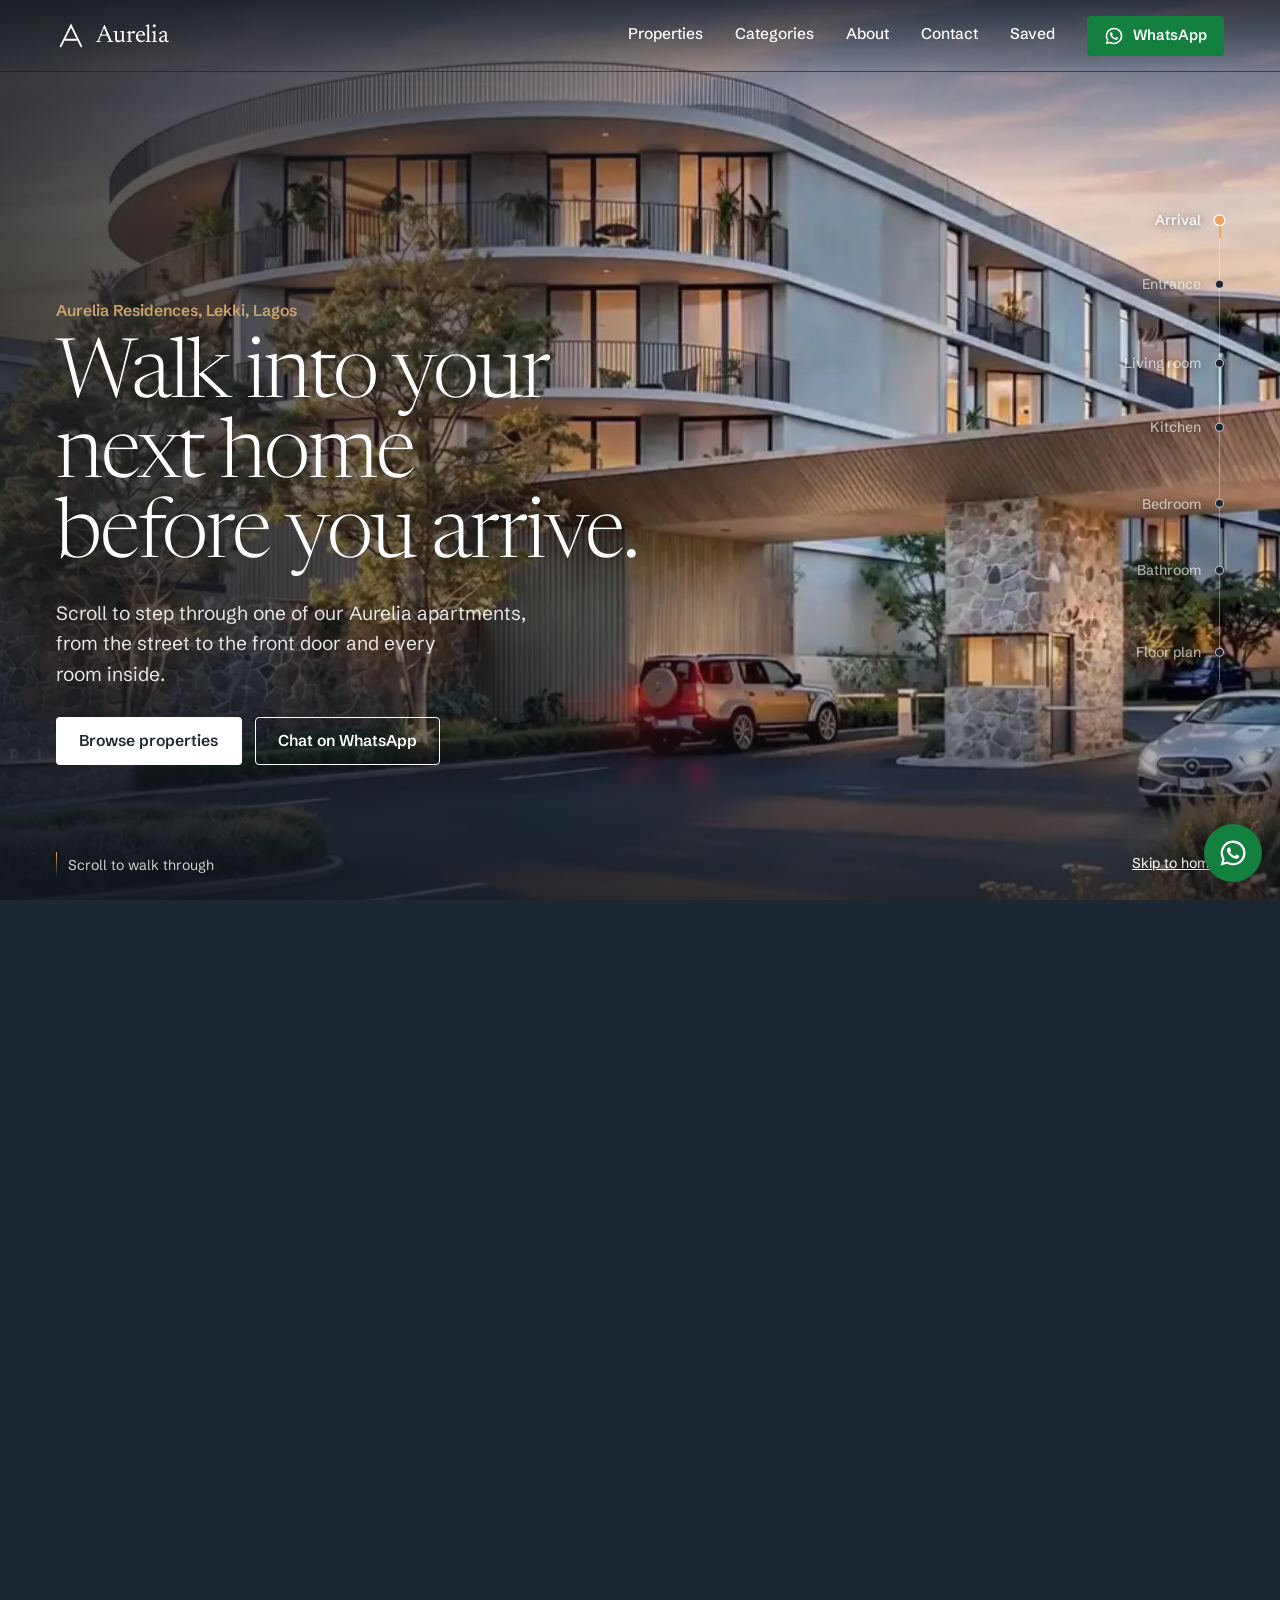
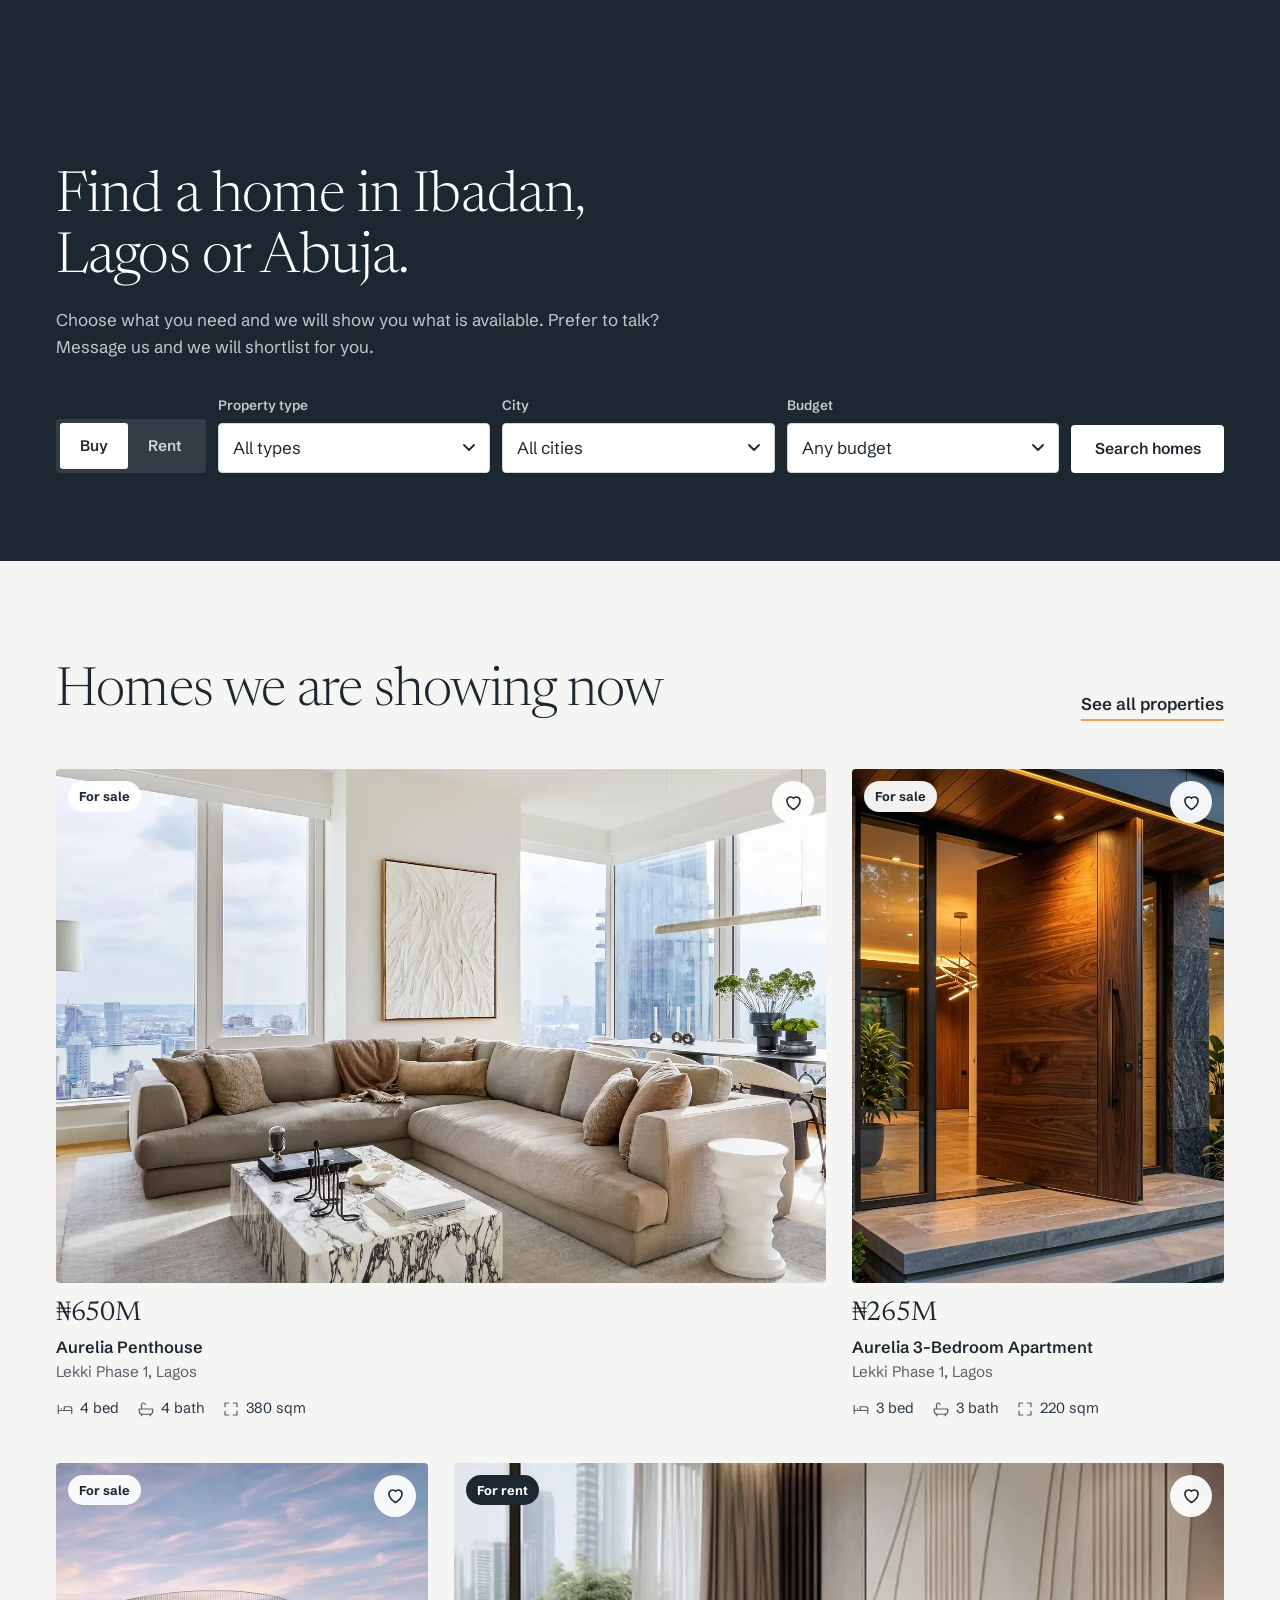
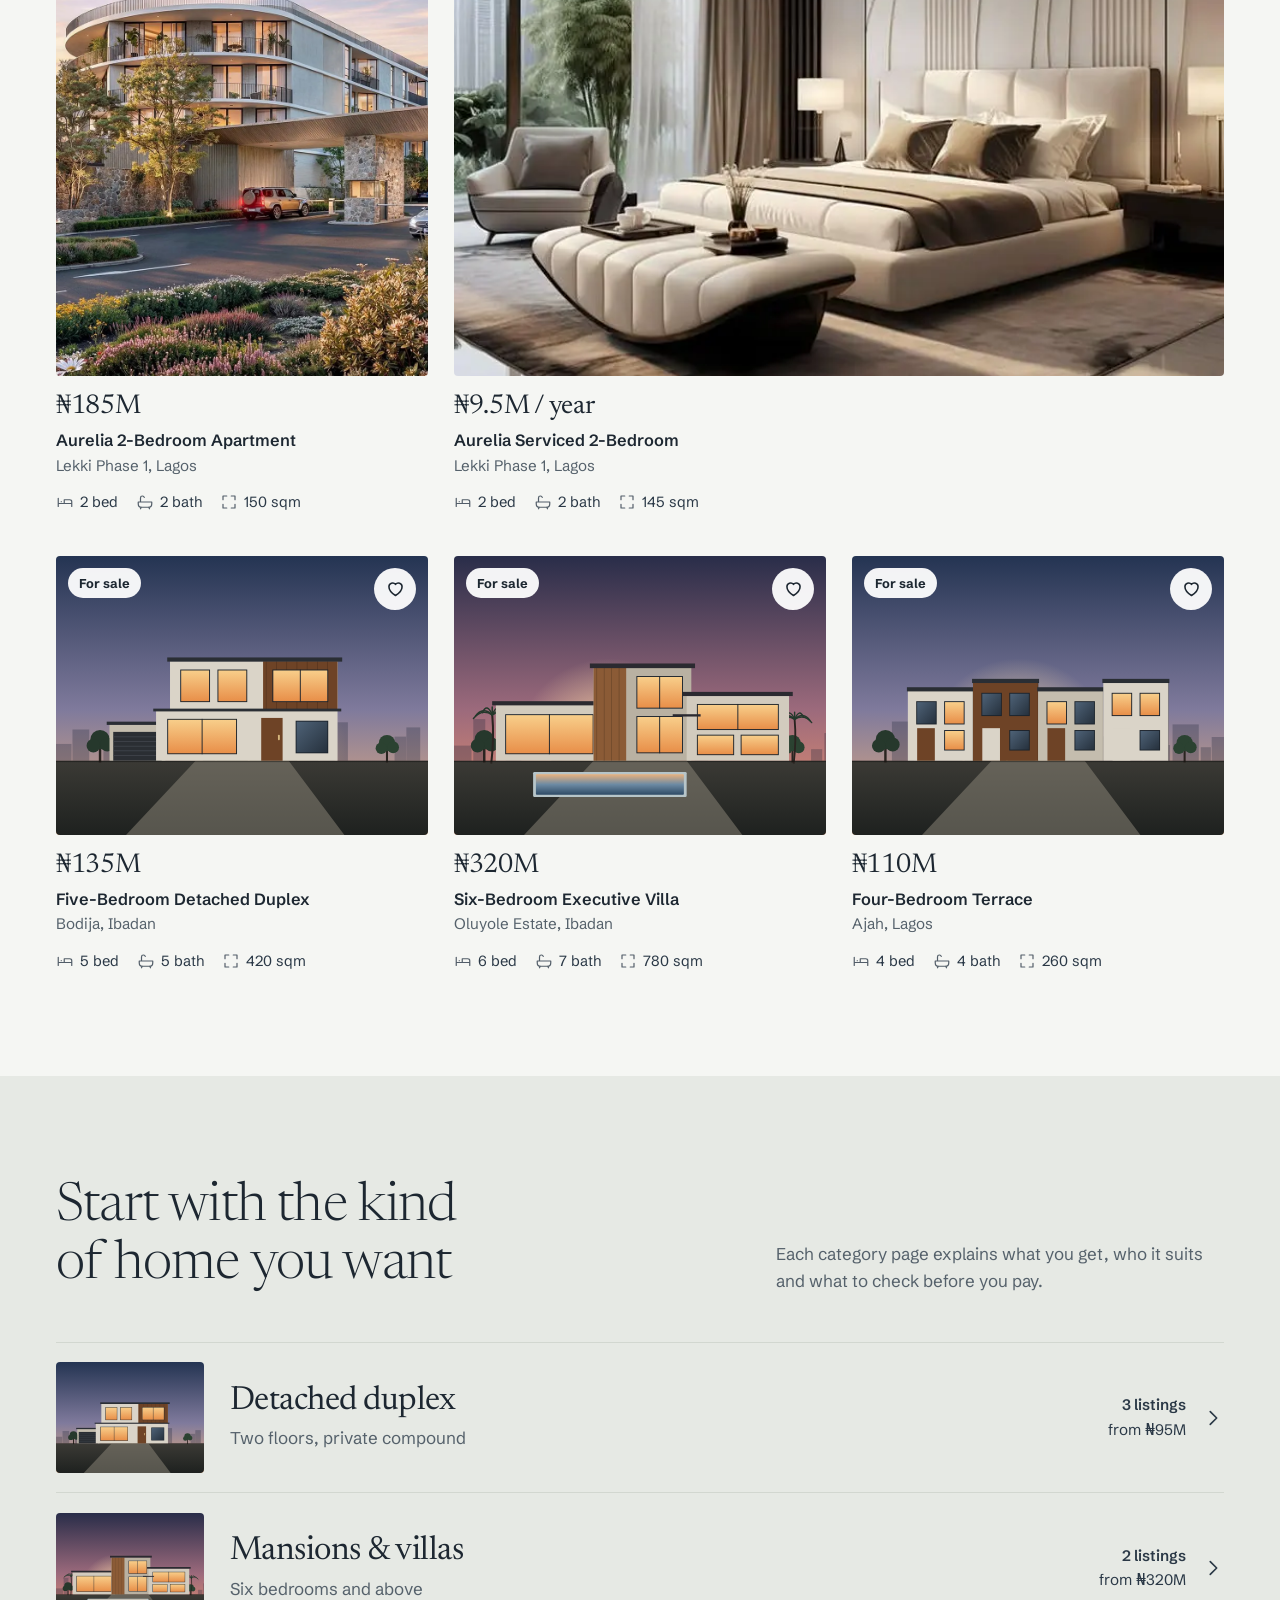
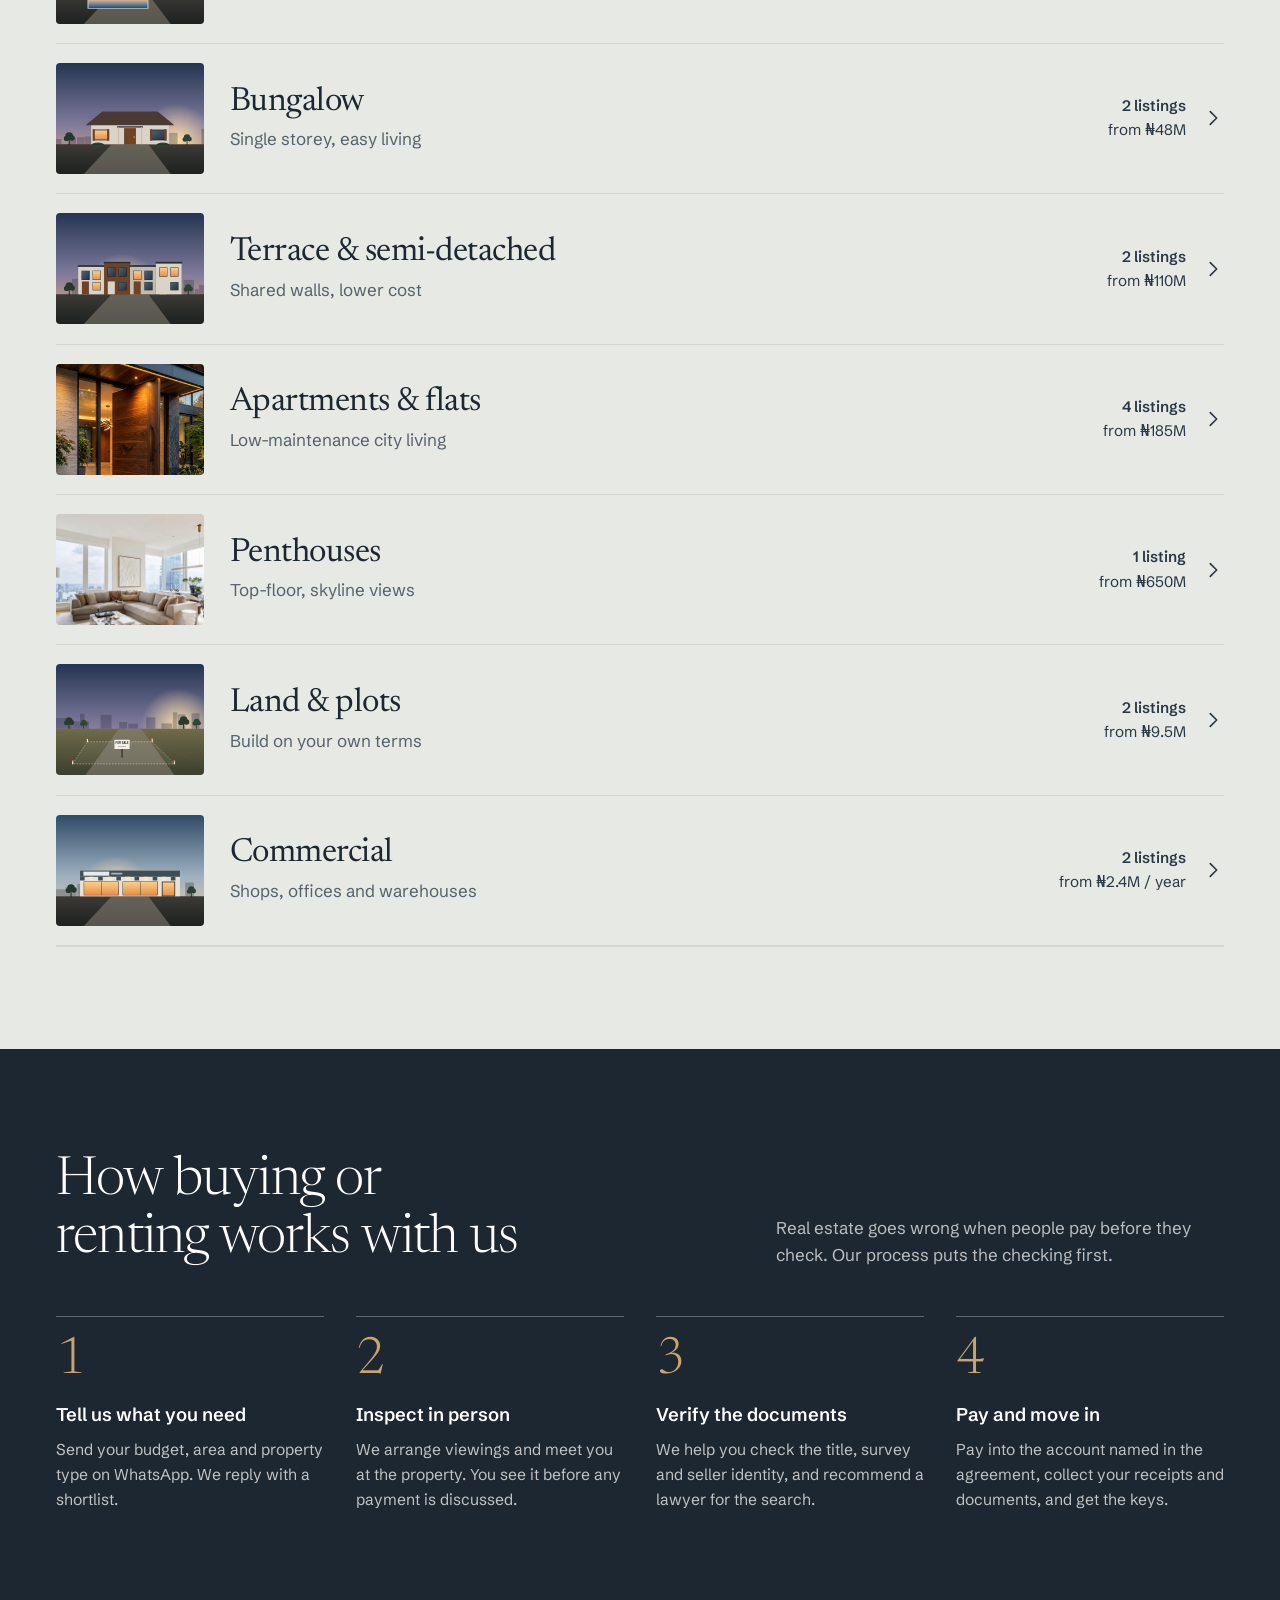
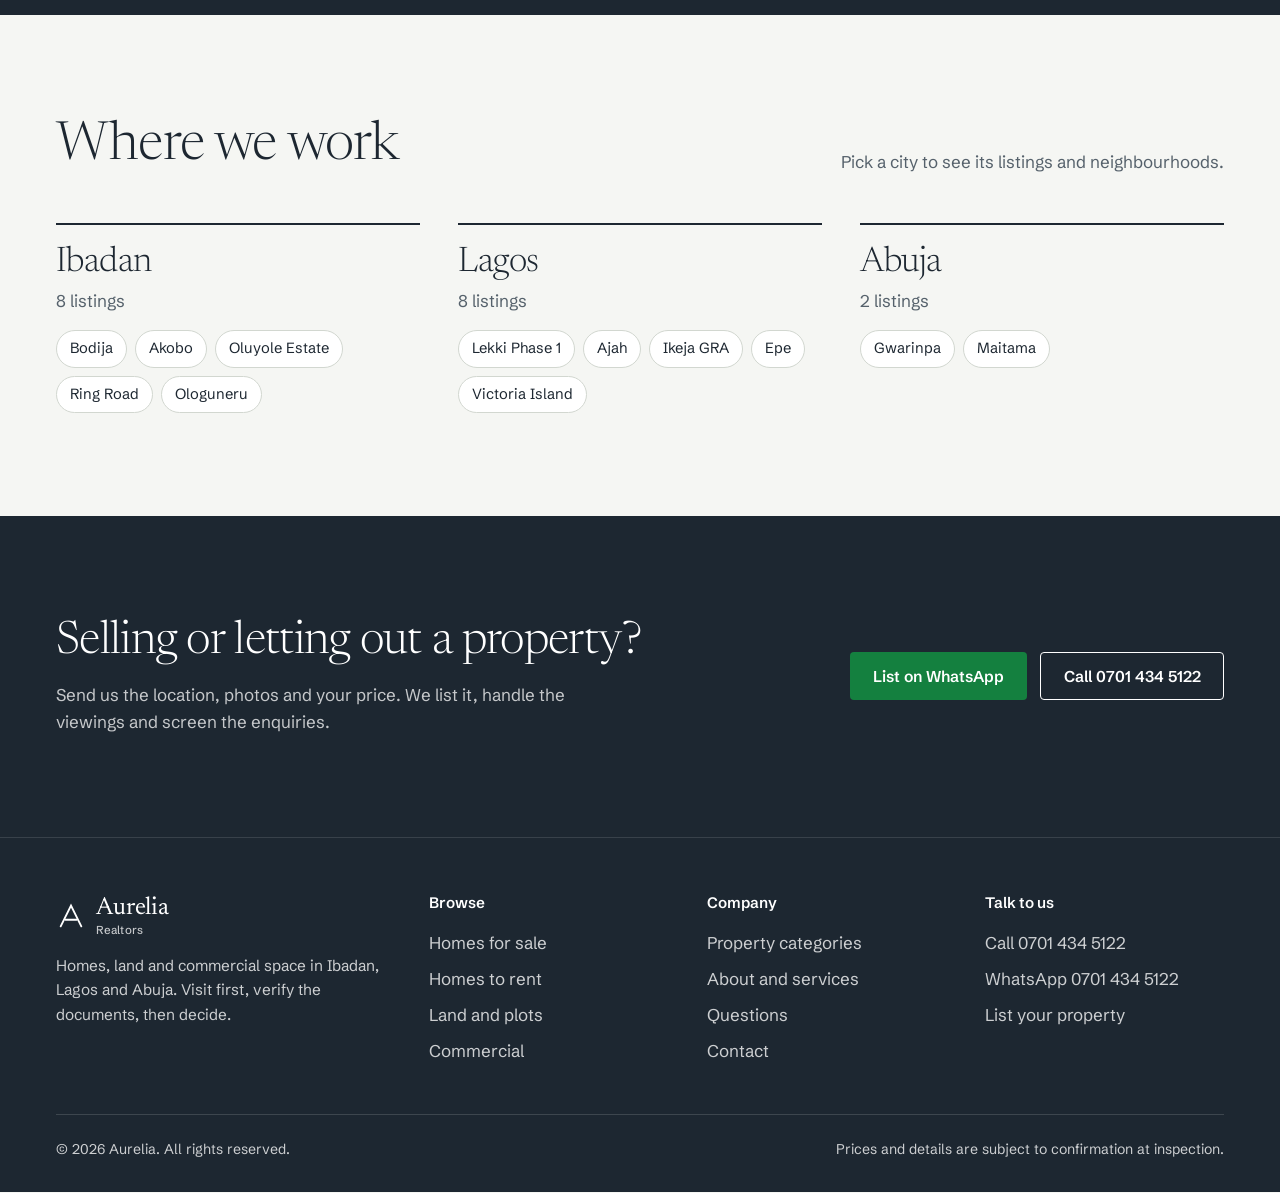
==== commit c0d6953c: "add" ====
--- a/bazillin-realtors/index.html
+++ b/bazillin-realtors/index.html
@@ -16,7 +16,7 @@
 <a class="skip" href="#main">Skip to content</a>
 <header class="site-header" data-over-hero>
   <div class="wrap head-in">
-    <a class="logo" href="index.html" aria-label="Aurelia home"><svg viewBox="0 0 32 32" aria-hidden="true"><path d="M5 27 16 5l11 22"/><path d="M10 20h12"/></svg><span><b>Bazillin</b><small>Realtors</small></span></a>
+    <a class="logo" href="index.html" aria-label="Aurelia home"><svg viewBox="0 0 32 32" aria-hidden="true"><path d="M5 27 16 5l11 22"/><path d="M10 20h12"/></svg><span><b>Aurelia</b></span></a>
     <button class="menu-btn" type="button" aria-expanded="false" aria-controls="site-nav" aria-label="Menu"><span></span></button>
     <nav class="nav" id="site-nav" aria-label="Main">
       <a href="properties.html">Properties</a>
@@ -113,7 +113,7 @@
   <div class="wrap">
     <div class="foot">
       <div>
-        <a class="logo" href="index.html"><svg viewBox="0 0 32 32" aria-hidden="true"><path d="M5 27 16 5l11 22"/><path d="M10 20h12"/></svg><span><b>Bazillin</b><small>Realtors</small></span></a>
+        <a class="logo" href="index.html"><svg viewBox="0 0 32 32" aria-hidden="true"><path d="M5 27 16 5l11 22"/><path d="M10 20h12"/></svg><span><b>Aurelia</b><small>Realtors</small></span></a>
         <p>Homes, land and commercial space in Ibadan, Lagos and Abuja. Visit first, verify the documents, then decide.</p>
       </div>
       <div><h4>Browse</h4><ul>
